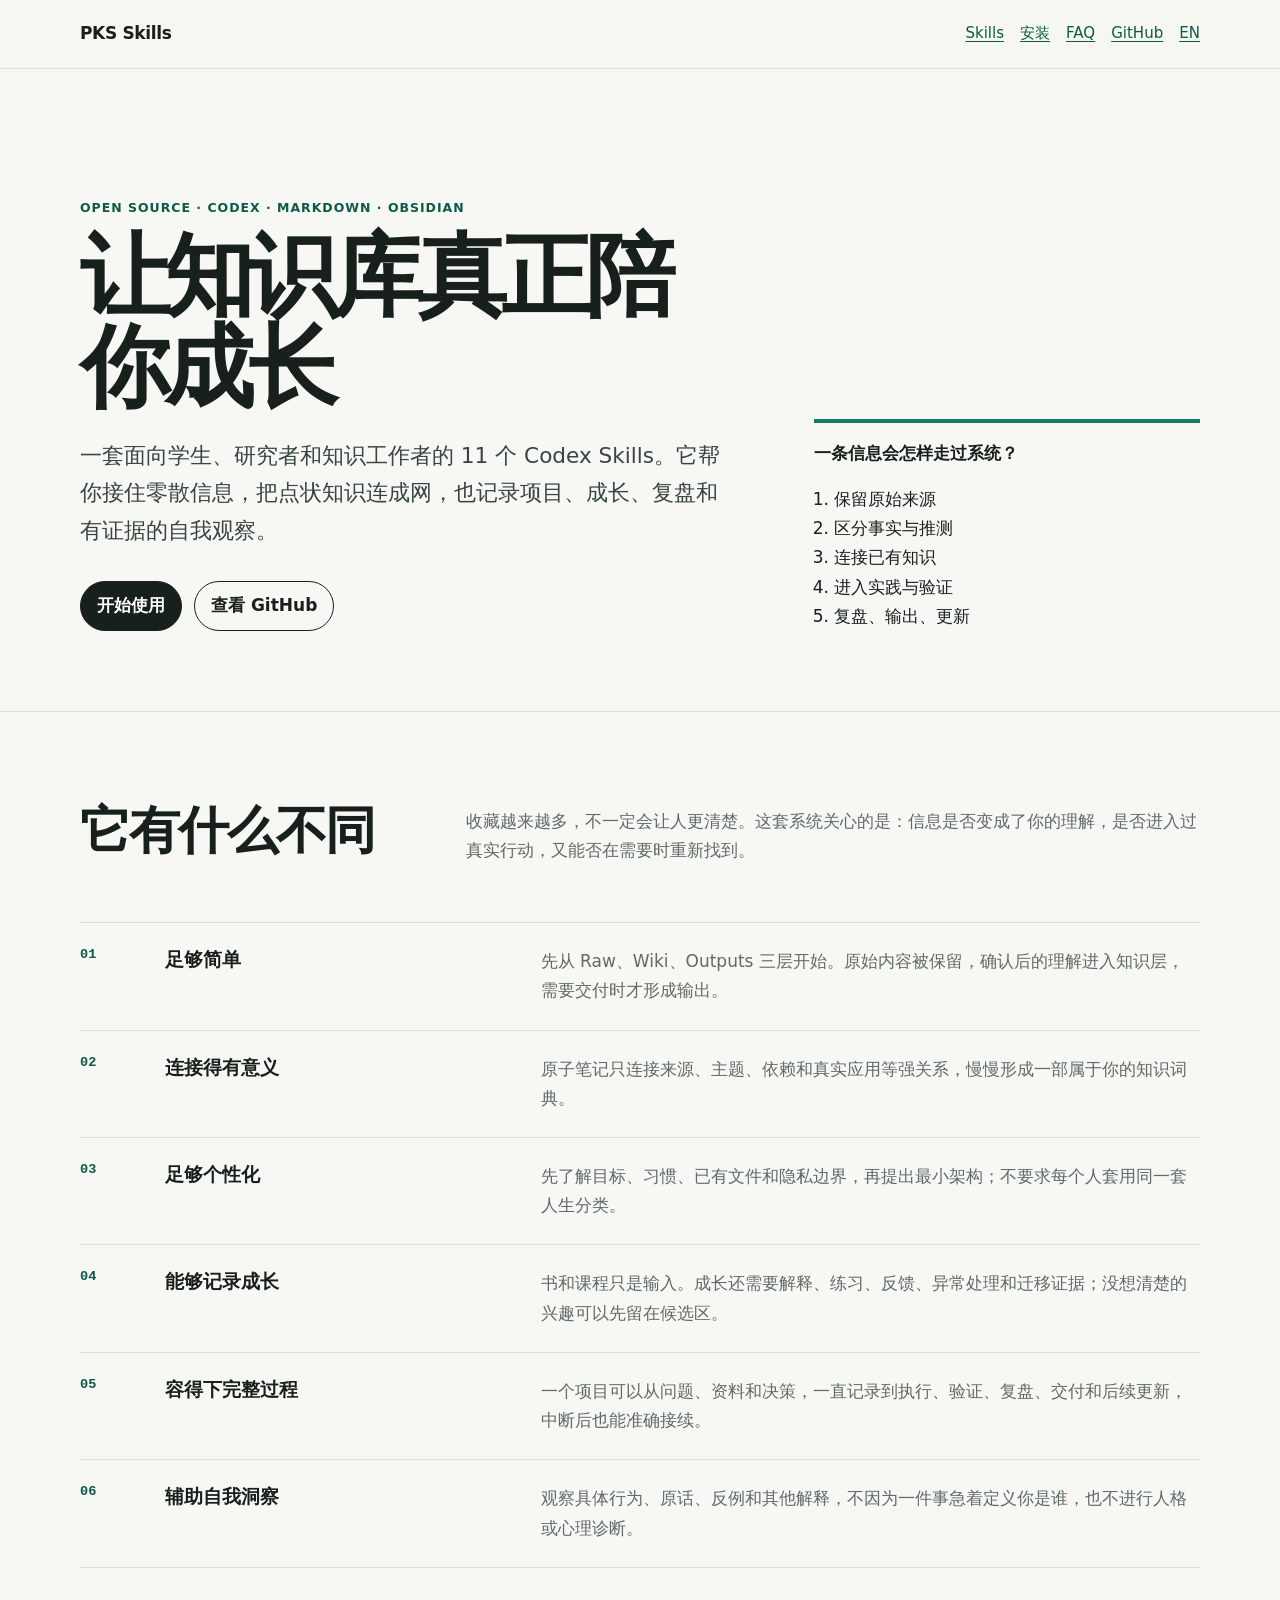
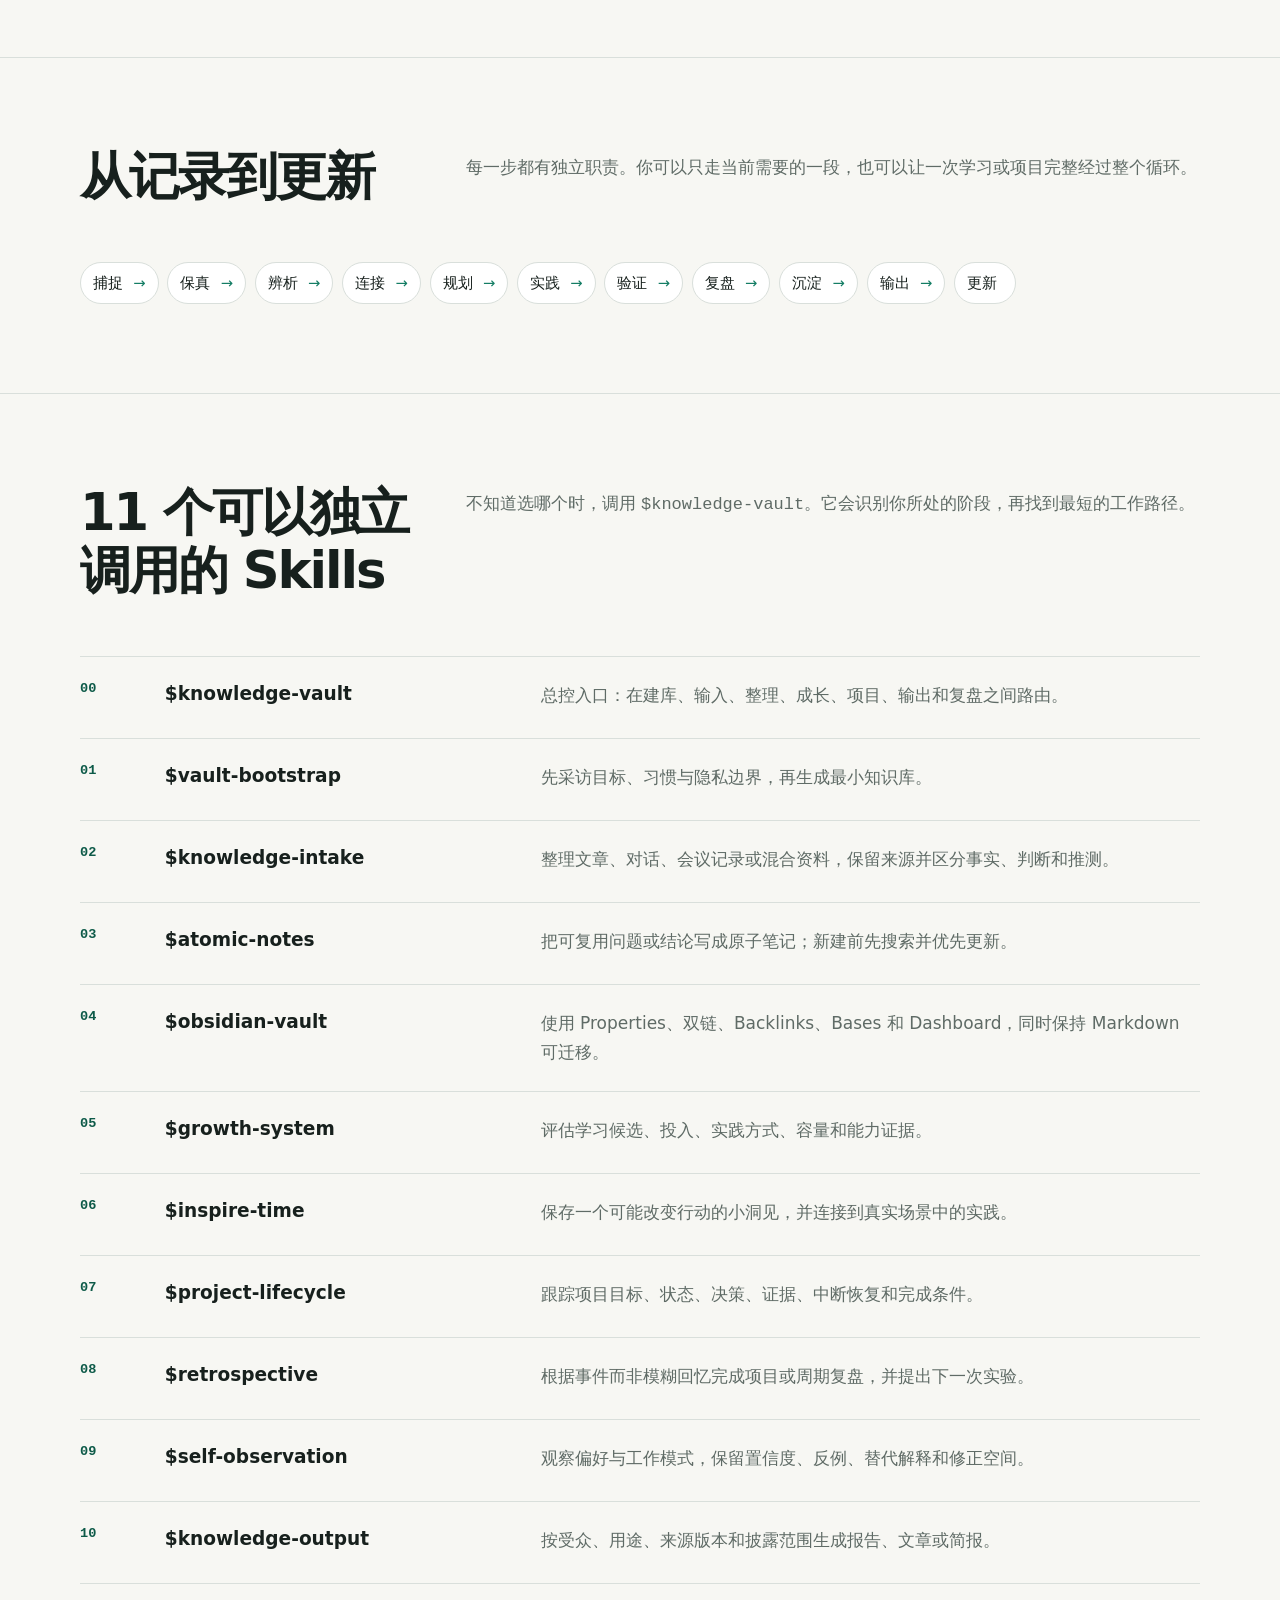
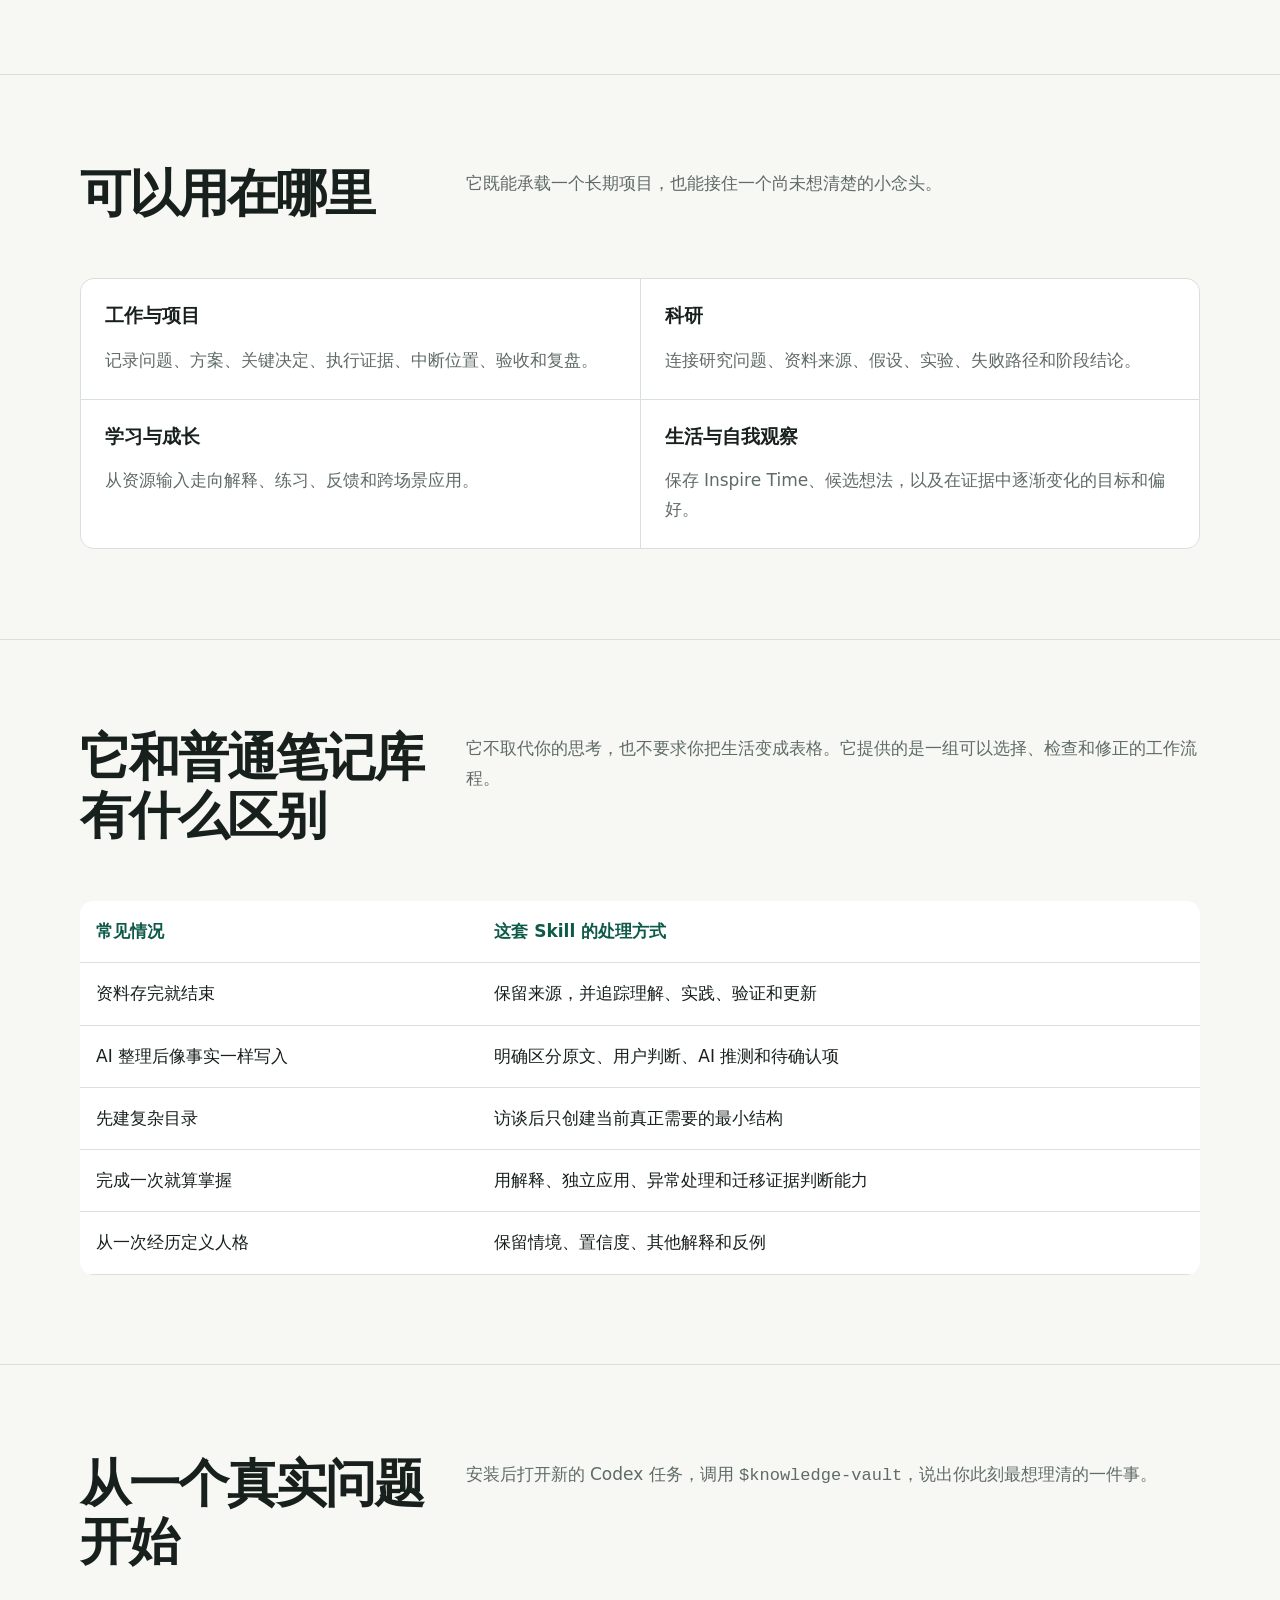
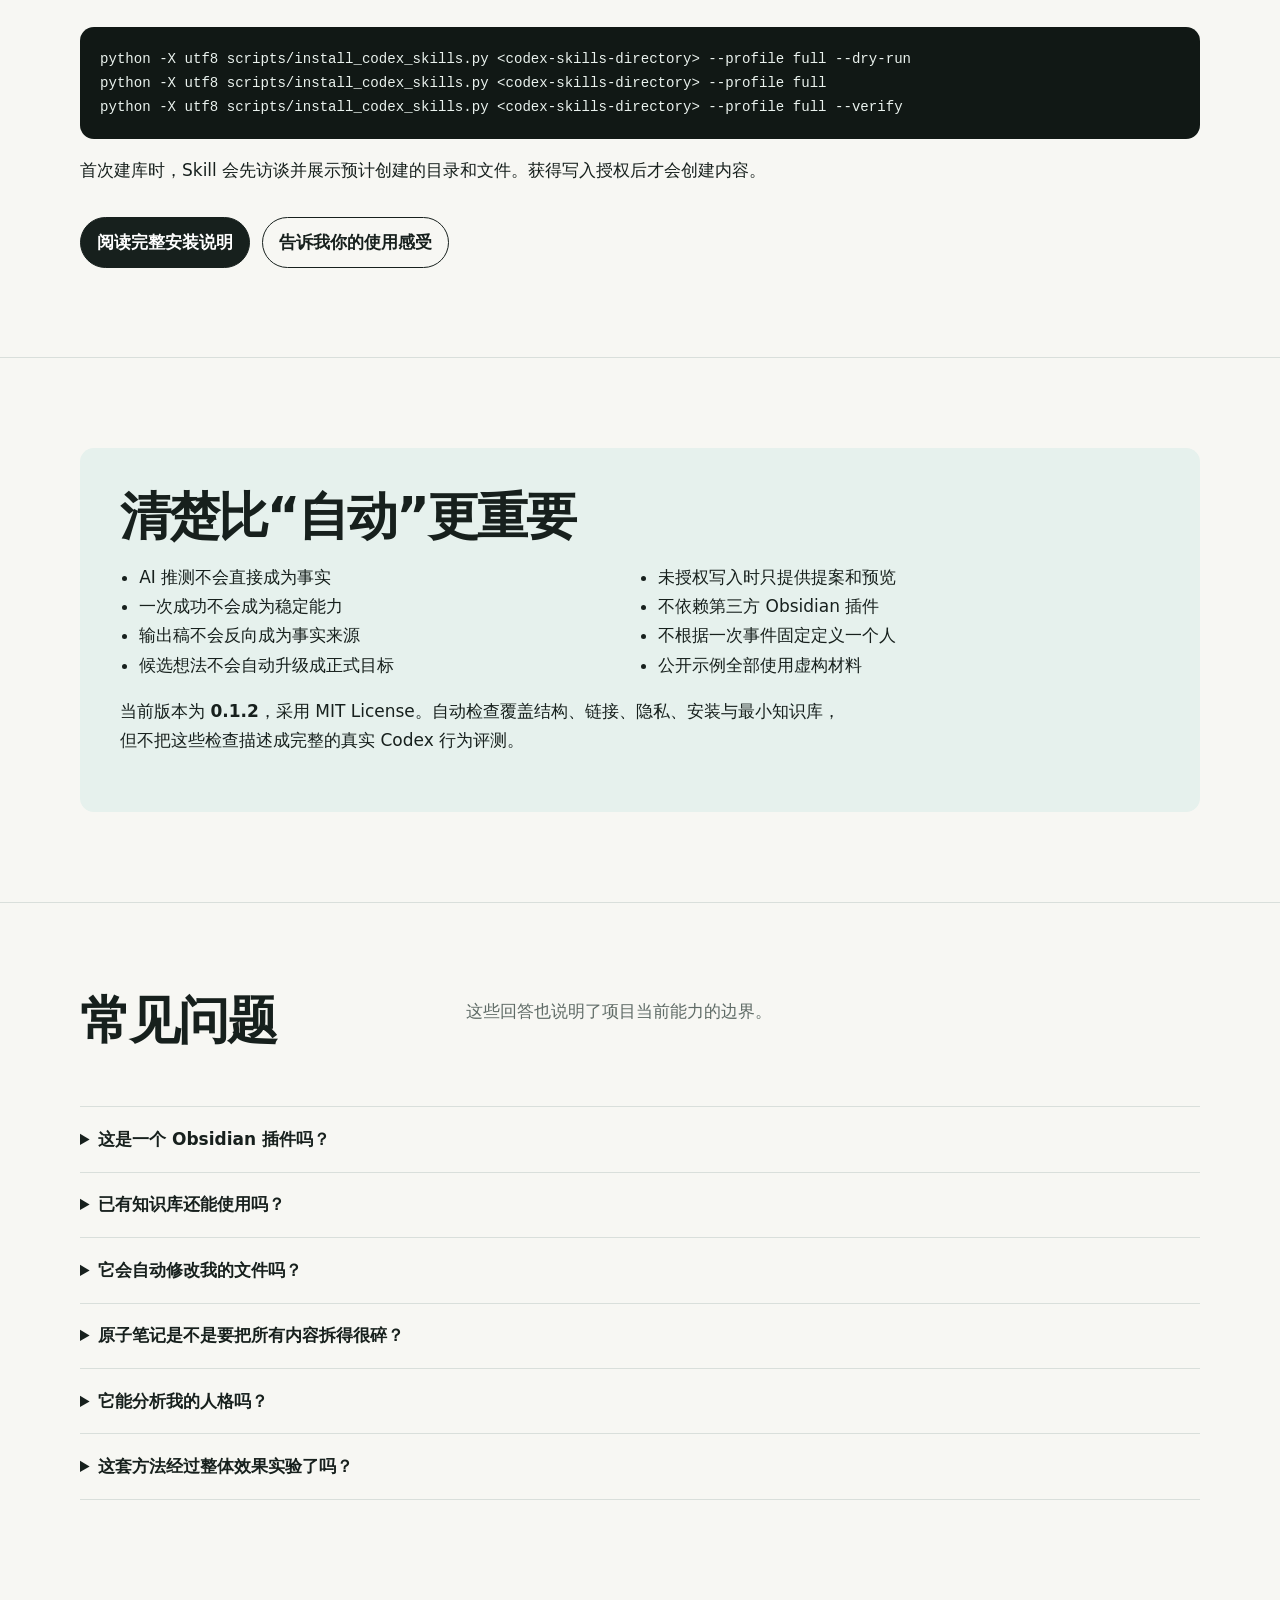
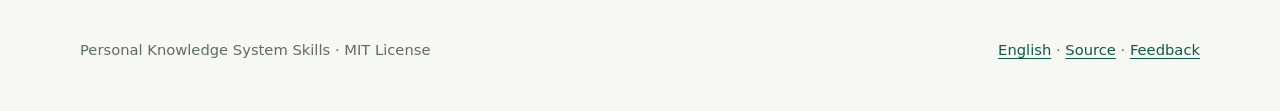
==== site/index.html @ baa62e52 "Add searchable project website and metadata" ====
<!doctype html>
<html lang="zh-CN">
<head>
  <meta charset="utf-8">
  <meta name="viewport" content="width=device-width, initial-scale=1">
  <title>Codex 个性化知识库 Skills｜连接笔记、成长、项目与复盘</title>
  <meta name="description" content="11 个开源 Codex Skills，帮助你用 Markdown 或 Obsidian 建立个性化 AI 知识库：整理原子笔记、记录成长与项目、复盘，并进行有证据的自我观察。">
  <link rel="canonical" href="https://bao-776.github.io/personal-knowledge-system-skills/">
  <link rel="alternate" hreflang="zh-CN" href="https://bao-776.github.io/personal-knowledge-system-skills/">
  <link rel="alternate" hreflang="en" href="https://bao-776.github.io/personal-knowledge-system-skills/en/">
  <link rel="alternate" hreflang="x-default" href="https://bao-776.github.io/personal-knowledge-system-skills/">
  <meta property="og:type" content="website">
  <meta property="og:title" content="Personal Knowledge System Skills｜Codex 个性化知识库">
  <meta property="og:description" content="接住零散信息，连接原子笔记，记录成长与项目，并在证据基础上复盘和自我观察。">
  <meta property="og:url" content="https://bao-776.github.io/personal-knowledge-system-skills/">
  <meta property="og:image" content="https://bao-776.github.io/personal-knowledge-system-skills/assets/social-preview.png">
  <meta property="og:image:width" content="1200"><meta property="og:image:height" content="630">
  <meta name="twitter:card" content="summary_large_image">
  <meta name="twitter:title" content="Personal Knowledge System Skills">
  <meta name="twitter:description" content="11 个用于个性化知识管理、成长记录、项目复盘和自我观察的开源 Codex Skills。">
  <meta name="twitter:image" content="https://bao-776.github.io/personal-knowledge-system-skills/assets/social-preview.png">
  <link rel="stylesheet" href="styles.css">
  <script type="application/ld+json">
  {"@context":"https://schema.org","@graph":[{"@type":"WebSite","name":"Personal Knowledge System Skills","url":"https://bao-776.github.io/personal-knowledge-system-skills/","inLanguage":["zh-CN","en"]},{"@type":"SoftwareSourceCode","name":"Personal Knowledge System Skills","description":"一套用于构建个性化、证据型个人知识系统的 11 个开源 Codex Skills，兼容 Markdown 与 Obsidian。","codeRepository":"https://github.com/bao-776/personal-knowledge-system-skills","url":"https://bao-776.github.io/personal-knowledge-system-skills/","license":"https://opensource.org/license/mit","programmingLanguage":["Markdown","Python","HTML","CSS"],"runtimePlatform":"Codex","softwareVersion":"0.1.2","author":{"@type":"Person","name":"bao-776","url":"https://github.com/bao-776"}}]}
  </script>
</head>
<body>
<a class="skip" href="#main">跳到主要内容</a>
<header><nav class="wrap" aria-label="主导航"><a class="brand" href="./">PKS Skills</a><div class="navlinks"><a href="#skills">Skills</a><a href="#start">安装</a><a href="#faq">FAQ</a><a href="https://github.com/bao-776/personal-knowledge-system-skills">GitHub</a><a class="language" lang="en" href="en/">EN</a></div></nav></header>
<main id="main">
  <div class="wrap hero">
    <div><p class="eyebrow">Open source · Codex · Markdown · Obsidian</p><h1>让知识库真正陪你成长</h1><p class="lead">一套面向学生、研究者和知识工作者的 11 个 Codex Skills。它帮你接住零散信息，把点状知识连成网，也记录项目、成长、复盘和有证据的自我观察。</p><div class="actions"><a class="button primary" href="#start">开始使用</a><a class="button" href="https://github.com/bao-776/personal-knowledge-system-skills">查看 GitHub</a></div></div>
    <aside class="index-card" aria-label="系统流程"><strong>一条信息会怎样走过系统？</strong><ol><li>保留原始来源</li><li>区分事实与推测</li><li>连接已有知识</li><li>进入实践与验证</li><li>复盘、输出、更新</li></ol></aside>
  </div>

  <section><div class="wrap"><div class="section-head"><h2>它有什么不同</h2><p>收藏越来越多，不一定会让人更清楚。这套系统关心的是：信息是否变成了你的理解，是否进入过真实行动，又能否在需要时重新找到。</p></div><div class="feature-list">
    <article class="feature"><span class="number">01</span><h3>足够简单</h3><p>先从 Raw、Wiki、Outputs 三层开始。原始内容被保留，确认后的理解进入知识层，需要交付时才形成输出。</p></article>
    <article class="feature"><span class="number">02</span><h3>连接得有意义</h3><p>原子笔记只连接来源、主题、依赖和真实应用等强关系，慢慢形成一部属于你的知识词典。</p></article>
    <article class="feature"><span class="number">03</span><h3>足够个性化</h3><p>先了解目标、习惯、已有文件和隐私边界，再提出最小架构；不要求每个人套用同一套人生分类。</p></article>
    <article class="feature"><span class="number">04</span><h3>能够记录成长</h3><p>书和课程只是输入。成长还需要解释、练习、反馈、异常处理和迁移证据；没想清楚的兴趣可以先留在候选区。</p></article>
    <article class="feature"><span class="number">05</span><h3>容得下完整过程</h3><p>一个项目可以从问题、资料和决策，一直记录到执行、验证、复盘、交付和后续更新，中断后也能准确接续。</p></article>
    <article class="feature"><span class="number">06</span><h3>辅助自我洞察</h3><p>观察具体行为、原话、反例和其他解释，不因为一件事急着定义你是谁，也不进行人格或心理诊断。</p></article>
  </div></div></section>

  <section><div class="wrap"><div class="section-head"><h2>从记录到更新</h2><p>每一步都有独立职责。你可以只走当前需要的一段，也可以让一次学习或项目完整经过整个循环。</p></div><div class="flow" aria-label="知识工作流程"><span>捕捉</span><span>保真</span><span>辨析</span><span>连接</span><span>规划</span><span>实践</span><span>验证</span><span>复盘</span><span>沉淀</span><span>输出</span><span>更新</span></div></div></section>

  <section id="skills"><div class="wrap"><div class="section-head"><h2>11 个可以独立调用的 Skills</h2><p>不知道选哪个时，调用 <code>$knowledge-vault</code>。它会识别你所处的阶段，再找到最短的工作路径。</p></div><div class="skill-list">
    <article class="skill"><span class="number">00</span><h3>$knowledge-vault</h3><p>总控入口：在建库、输入、整理、成长、项目、输出和复盘之间路由。</p></article>
    <article class="skill"><span class="number">01</span><h3>$vault-bootstrap</h3><p>先采访目标、习惯与隐私边界，再生成最小知识库。</p></article>
    <article class="skill"><span class="number">02</span><h3>$knowledge-intake</h3><p>整理文章、对话、会议记录或混合资料，保留来源并区分事实、判断和推测。</p></article>
    <article class="skill"><span class="number">03</span><h3>$atomic-notes</h3><p>把可复用问题或结论写成原子笔记；新建前先搜索并优先更新。</p></article>
    <article class="skill"><span class="number">04</span><h3>$obsidian-vault</h3><p>使用 Properties、双链、Backlinks、Bases 和 Dashboard，同时保持 Markdown 可迁移。</p></article>
    <article class="skill"><span class="number">05</span><h3>$growth-system</h3><p>评估学习候选、投入、实践方式、容量和能力证据。</p></article>
    <article class="skill"><span class="number">06</span><h3>$inspire-time</h3><p>保存一个可能改变行动的小洞见，并连接到真实场景中的实践。</p></article>
    <article class="skill"><span class="number">07</span><h3>$project-lifecycle</h3><p>跟踪项目目标、状态、决策、证据、中断恢复和完成条件。</p></article>
    <article class="skill"><span class="number">08</span><h3>$retrospective</h3><p>根据事件而非模糊回忆完成项目或周期复盘，并提出下一次实验。</p></article>
    <article class="skill"><span class="number">09</span><h3>$self-observation</h3><p>观察偏好与工作模式，保留置信度、反例、替代解释和修正空间。</p></article>
    <article class="skill"><span class="number">10</span><h3>$knowledge-output</h3><p>按受众、用途、来源版本和披露范围生成报告、文章或简报。</p></article>
  </div></div></section>

  <section><div class="wrap"><div class="section-head"><h2>可以用在哪里</h2><p>它既能承载一个长期项目，也能接住一个尚未想清楚的小念头。</p></div><div class="use-grid"><article><h3>工作与项目</h3><p>记录问题、方案、关键决定、执行证据、中断位置、验收和复盘。</p></article><article><h3>科研</h3><p>连接研究问题、资料来源、假设、实验、失败路径和阶段结论。</p></article><article><h3>学习与成长</h3><p>从资源输入走向解释、练习、反馈和跨场景应用。</p></article><article><h3>生活与自我观察</h3><p>保存 Inspire Time、候选想法，以及在证据中逐渐变化的目标和偏好。</p></article></div></div></section>

  <section><div class="wrap"><div class="section-head"><h2>它和普通笔记库有什么区别</h2><p>它不取代你的思考，也不要求你把生活变成表格。它提供的是一组可以选择、检查和修正的工作流程。</p></div><table class="compare"><thead><tr><th>常见情况</th><th>这套 Skill 的处理方式</th></tr></thead><tbody><tr><td>资料存完就结束</td><td>保留来源，并追踪理解、实践、验证和更新</td></tr><tr><td>AI 整理后像事实一样写入</td><td>明确区分原文、用户判断、AI 推测和待确认项</td></tr><tr><td>先建复杂目录</td><td>访谈后只创建当前真正需要的最小结构</td></tr><tr><td>完成一次就算掌握</td><td>用解释、独立应用、异常处理和迁移证据判断能力</td></tr><tr><td>从一次经历定义人格</td><td>保留情境、置信度、其他解释和反例</td></tr></tbody></table></div></section>

  <section id="start"><div class="wrap"><div class="section-head"><h2>从一个真实问题开始</h2><p>安装后打开新的 Codex 任务，调用 <code>$knowledge-vault</code>，说出你此刻最想理清的一件事。</p></div><pre><code>python -X utf8 scripts/install_codex_skills.py &lt;codex-skills-directory&gt; --profile full --dry-run
python -X utf8 scripts/install_codex_skills.py &lt;codex-skills-directory&gt; --profile full
python -X utf8 scripts/install_codex_skills.py &lt;codex-skills-directory&gt; --profile full --verify</code></pre><p>首次建库时，Skill 会先访谈并展示预计创建的目录和文件。获得写入授权后才会创建内容。</p><div class="actions"><a class="button primary" href="https://github.com/bao-776/personal-knowledge-system-skills#-快速开始">阅读完整安装说明</a><a class="button" href="https://github.com/bao-776/personal-knowledge-system-skills/issues">告诉我你的使用感受</a></div></div></section>

  <section><div class="wrap boundary"><h2>清楚比“自动”更重要</h2><ul><li>AI 推测不会直接成为事实</li><li>一次成功不会成为稳定能力</li><li>输出稿不会反向成为事实来源</li><li>候选想法不会自动升级成正式目标</li><li>未授权写入时只提供提案和预览</li><li>不依赖第三方 Obsidian 插件</li><li>不根据一次事件固定定义一个人</li><li>公开示例全部使用虚构材料</li></ul><p>当前版本为 <strong>0.1.2</strong>，采用 MIT License。自动检查覆盖结构、链接、隐私、安装与最小知识库，但不把这些检查描述成完整的真实 Codex 行为评测。</p></div></section>

  <section id="faq"><div class="wrap"><div class="section-head"><h2>常见问题</h2><p>这些回答也说明了项目当前能力的边界。</p></div>
    <details><summary>这是一个 Obsidian 插件吗？</summary><p>不是。它是一套 Codex Skills，以 Markdown 文件为核心，并提供 Obsidian 的 Properties、Wikilinks、Bases 和 Dashboard 约定。不安装第三方插件也能使用。</p></details>
    <details><summary>已有知识库还能使用吗？</summary><p>可以。建库 Skill 会先检查已有结构和迁移限制，不会默认要求你改成固定目录。</p></details>
    <details><summary>它会自动修改我的文件吗？</summary><p>首次建库和重要写入前会展示提案或预览。没有写入授权时，只提供建议和拟议内容。</p></details>
    <details><summary>原子笔记是不是要把所有内容拆得很碎？</summary><p>不是。只有围绕一个可复用问题或结论、未来值得独立检索的内容才适合成为原子笔记，并且应优先更新已有知识。</p></details>
    <details><summary>它能分析我的人格吗？</summary><p>它只协助进行证据型自我观察：记录具体行为、你的表达、暂定解释、置信度和反例。它不做临床诊断，也不会从单一事件给人贴标签。</p></details>
    <details><summary>这套方法经过整体效果实验了吗？</summary><p>没有。各模块参考了人本设计、信息溯源、原子笔记、刻意练习、体验式学习和反思实践等方法，但整套 Skill 的实际效果仍需要更多用户反馈和真实行为评测。</p></details>
  </div></section>
</main>
<footer><div class="wrap footer-row"><span>Personal Knowledge System Skills · MIT License</span><span><a href="en/">English</a> · <a href="https://github.com/bao-776/personal-knowledge-system-skills">Source</a> · <a href="https://github.com/bao-776/personal-knowledge-system-skills/issues">Feedback</a></span></div></footer>
</body>
</html>
---- site/styles.css ----
:root {
  color-scheme: light;
  --paper: #f7f7f3;
  --surface: #ffffff;
  --ink: #17201d;
  --muted: #5f6b66;
  --line: #d9dfdb;
  --accent: #147d64;
  --accent-dark: #0d5a48;
  --soft: #e6f1ed;
  --code: #111815;
  --radius: 14px;
}

* { box-sizing: border-box; }
html { scroll-behavior: smooth; }
body {
  margin: 0;
  background: var(--paper);
  color: var(--ink);
  font-family: "Segoe UI", "PingFang SC", "Microsoft YaHei", system-ui, sans-serif;
  font-size: 17px;
  line-height: 1.72;
}
a { color: var(--accent-dark); text-underline-offset: 3px; }
a:hover { text-decoration-thickness: 2px; }
:focus-visible { outline: 3px solid #f0a348; outline-offset: 3px; }
.skip { position: absolute; left: -999px; top: 0; }
.skip:focus { left: 1rem; top: 1rem; z-index: 20; background: white; padding: .6rem 1rem; }
.wrap { width: min(1120px, calc(100% - 2rem)); margin-inline: auto; }
header { border-bottom: 1px solid var(--line); background: rgba(247,247,243,.96); }
nav { min-height: 68px; display: flex; align-items: center; justify-content: space-between; gap: 1rem; }
.brand { color: var(--ink); font-weight: 750; text-decoration: none; letter-spacing: -.02em; }
.navlinks { display: flex; align-items: center; gap: 1rem; font-size: .94rem; }
.hero { display: grid; grid-template-columns: minmax(0, 1.25fr) minmax(270px, .75fr); gap: clamp(2rem, 7vw, 6rem); padding: clamp(4rem, 9vw, 8rem) 0 5rem; }
.eyebrow { color: var(--accent-dark); font-weight: 700; letter-spacing: .08em; text-transform: uppercase; font-size: .78rem; }
h1 { font-size: clamp(2.65rem, 7vw, 5.7rem); line-height: 1.02; letter-spacing: -.065em; margin: .55rem 0 1.5rem; max-width: 12ch; }
h2 { font-size: clamp(1.8rem, 4vw, 3.25rem); line-height: 1.13; letter-spacing: -.04em; margin: 0 0 1rem; }
h3 { font-size: 1.16rem; line-height: 1.35; margin: 0 0 .5rem; }
p { max-width: 68ch; }
.lead { font-size: clamp(1.1rem, 2vw, 1.35rem); color: #394540; }
.actions { display: flex; flex-wrap: wrap; gap: .75rem; margin-top: 2rem; }
.button { display: inline-flex; align-items: center; min-height: 46px; padding: .6rem 1rem; border: 1px solid var(--ink); border-radius: 999px; color: var(--ink); text-decoration: none; font-weight: 700; }
.button.primary { background: var(--ink); color: white; }
.button:active { transform: translateY(1px); }
.index-card { align-self: end; border-top: 4px solid var(--accent); padding-top: 1rem; }
.index-card ol { padding-left: 1.3rem; margin-bottom: 0; }
section { padding: clamp(3.5rem, 7vw, 6.5rem) 0; border-top: 1px solid var(--line); }
.section-head { display: grid; grid-template-columns: .65fr 1.35fr; gap: 2rem; margin-bottom: 2.5rem; }
.section-head p { margin-top: .3rem; color: var(--muted); }
.feature-list, .skill-list { border-top: 1px solid var(--line); }
.feature, .skill { display: grid; grid-template-columns: 4rem minmax(180px,.7fr) minmax(0,1.3fr); gap: 1.3rem; padding: 1.5rem 0; border-bottom: 1px solid var(--line); }
.number { color: var(--accent-dark); font: 700 .85rem ui-monospace, monospace; }
.feature p, .skill p { margin: 0; color: var(--muted); }
.flow { display: flex; flex-wrap: wrap; gap: .55rem; margin-top: 2rem; }
.flow span { border: 1px solid var(--line); background: var(--surface); border-radius: 999px; padding: .45rem .75rem; font-size: .92rem; }
.flow span::after { content: " →"; color: var(--accent); margin-left: .35rem; }
.flow span:last-child::after { content: ""; }
.use-grid { display: grid; grid-template-columns: repeat(2, minmax(0,1fr)); gap: 1px; background: var(--line); border: 1px solid var(--line); border-radius: var(--radius); overflow: hidden; }
.use-grid article { background: var(--surface); padding: 1.5rem; }
.use-grid p { color: var(--muted); margin-bottom: 0; }
.compare { width: 100%; border-collapse: collapse; background: var(--surface); border-radius: var(--radius); overflow: hidden; }
.compare th, .compare td { padding: 1rem; text-align: left; vertical-align: top; border-bottom: 1px solid var(--line); }
.compare th { color: var(--accent-dark); }
pre { overflow-x: auto; padding: 1.25rem; border-radius: var(--radius); background: var(--code); color: #eaf2ee; font-size: .88rem; }
.boundary { background: var(--soft); border-radius: var(--radius); padding: clamp(1.5rem, 4vw, 2.5rem); }
.boundary ul { columns: 2; padding-left: 1.2rem; }
details { border-top: 1px solid var(--line); padding: 1.1rem 0; }
details:last-child { border-bottom: 1px solid var(--line); }
summary { cursor: pointer; font-weight: 700; }
details p { color: var(--muted); }
footer { padding: 3rem 0; color: var(--muted); font-size: .92rem; }
.footer-row { display: flex; justify-content: space-between; gap: 1rem; flex-wrap: wrap; }
@media (max-width: 760px) {
  .navlinks a:not(.language) { display: none; }
  .hero, .section-head { grid-template-columns: 1fr; }
  .feature, .skill { grid-template-columns: 2.5rem 1fr; }
  .feature p, .skill p { grid-column: 2; }
  .use-grid { grid-template-columns: 1fr; }
  .boundary ul { columns: 1; }
}
@media (prefers-reduced-motion: reduce) { html { scroll-behavior: auto; } }
@media (prefers-color-scheme: dark) {
  :root { color-scheme: dark; --paper:#101512; --surface:#171e1a; --ink:#eef4f0; --muted:#abb8b1; --line:#334039; --accent:#62c4a8; --accent-dark:#8ad9c1; --soft:#183329; --code:#080b09; }
  header { background: rgba(16,21,18,.96); }
  .lead { color: #c5d0ca; }
  .button.primary { background: var(--ink); color: #101512; }
}
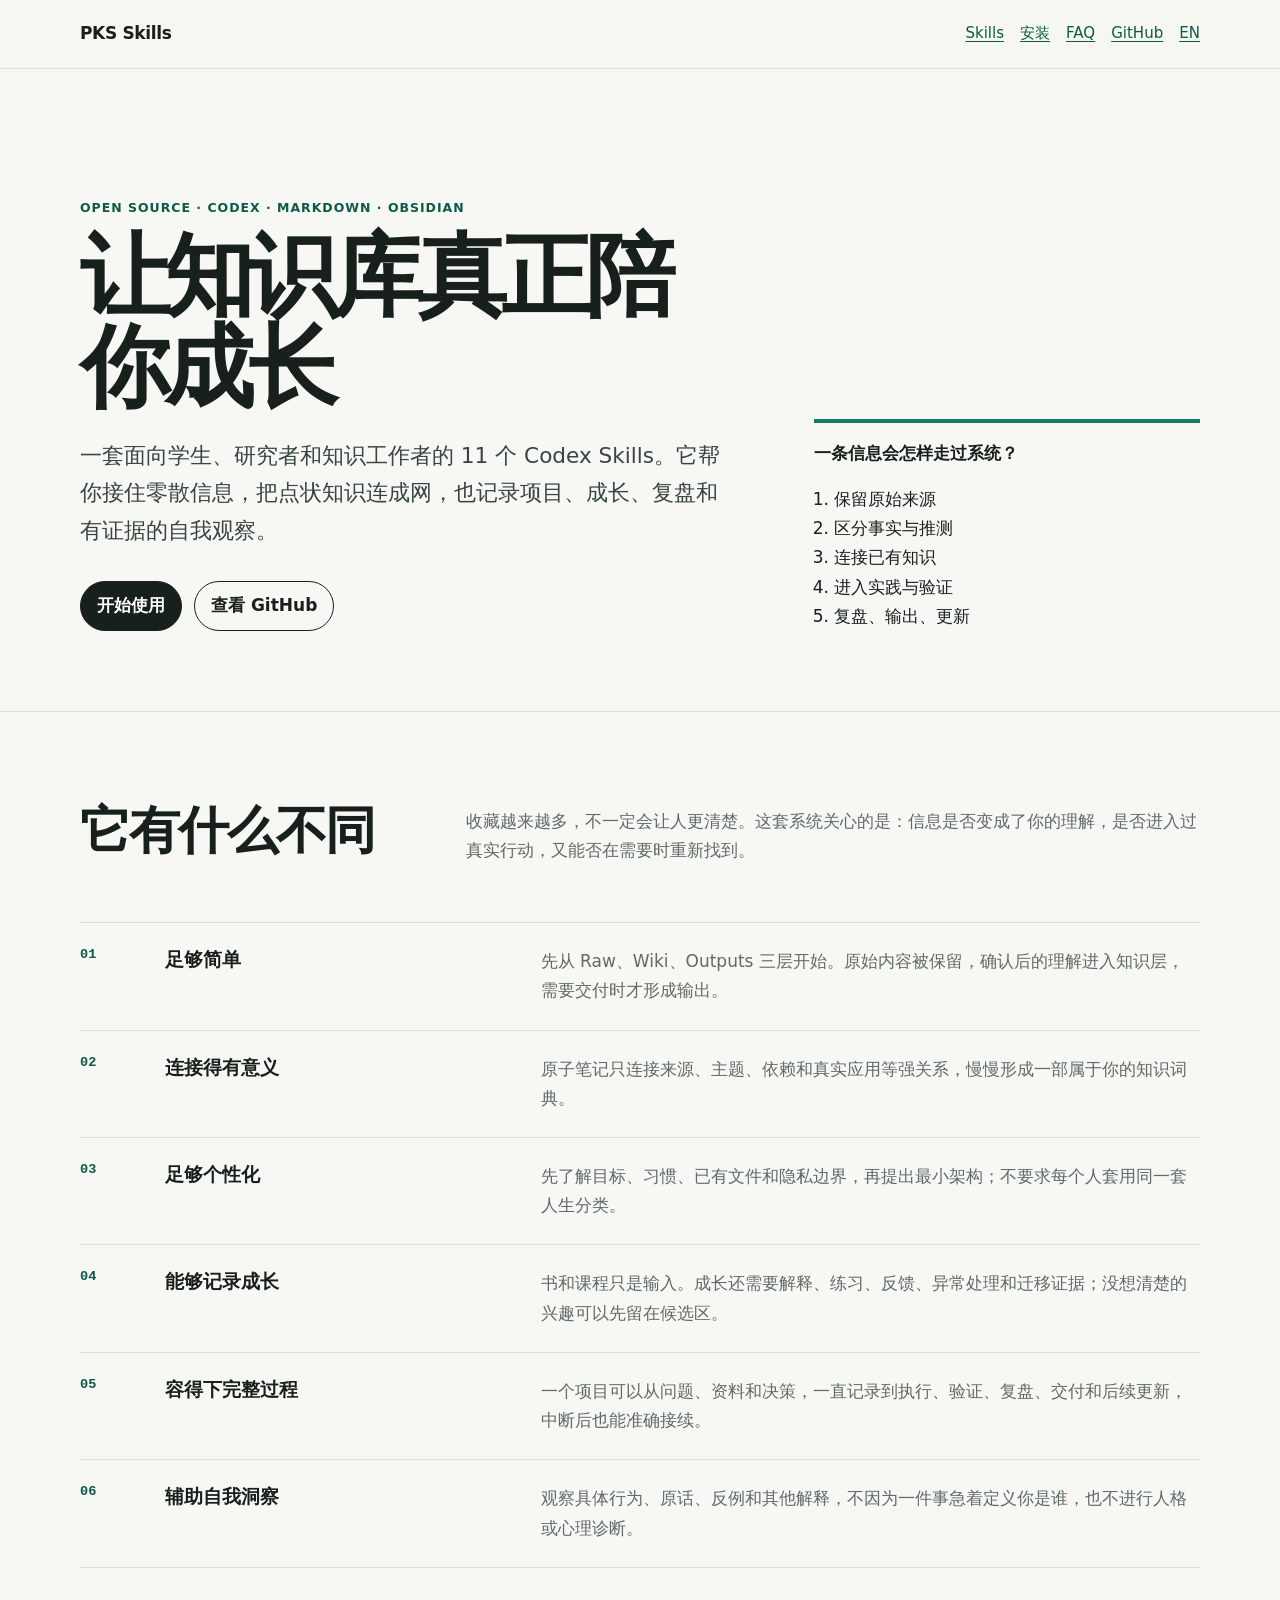
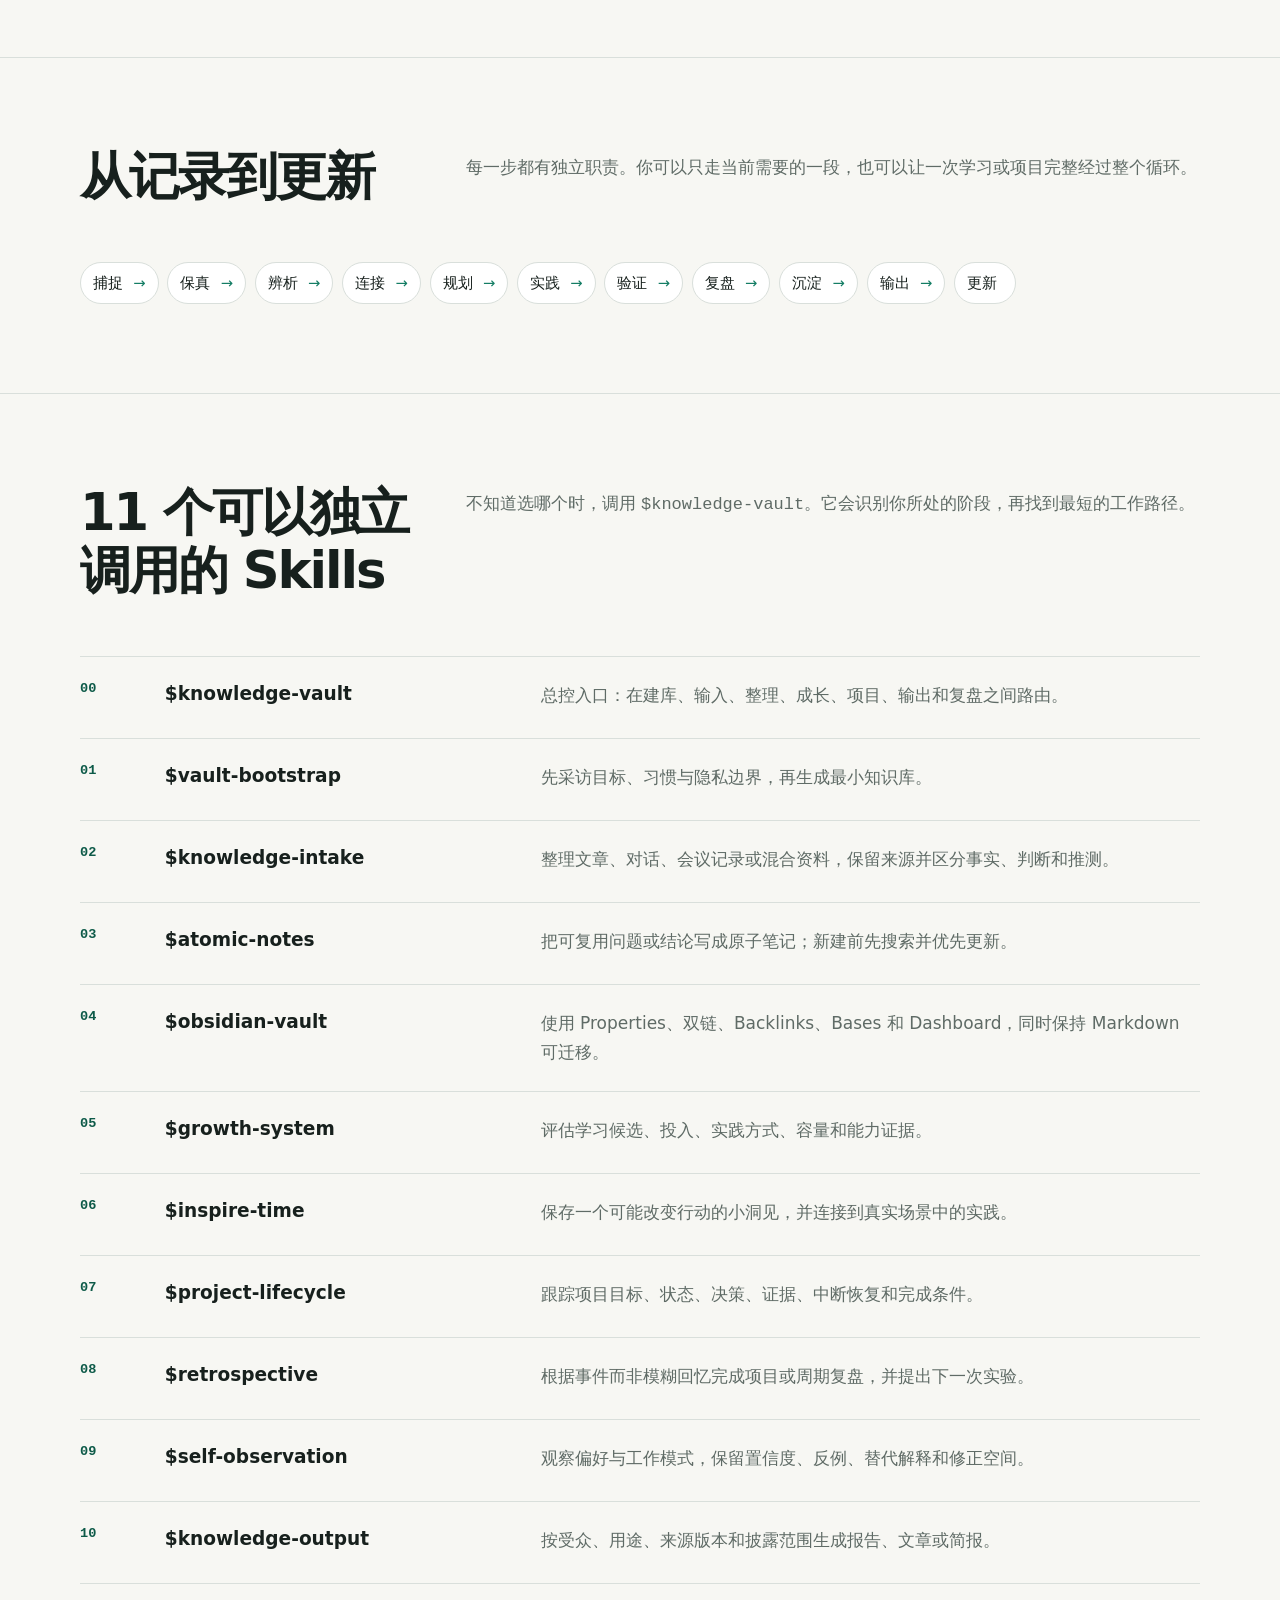
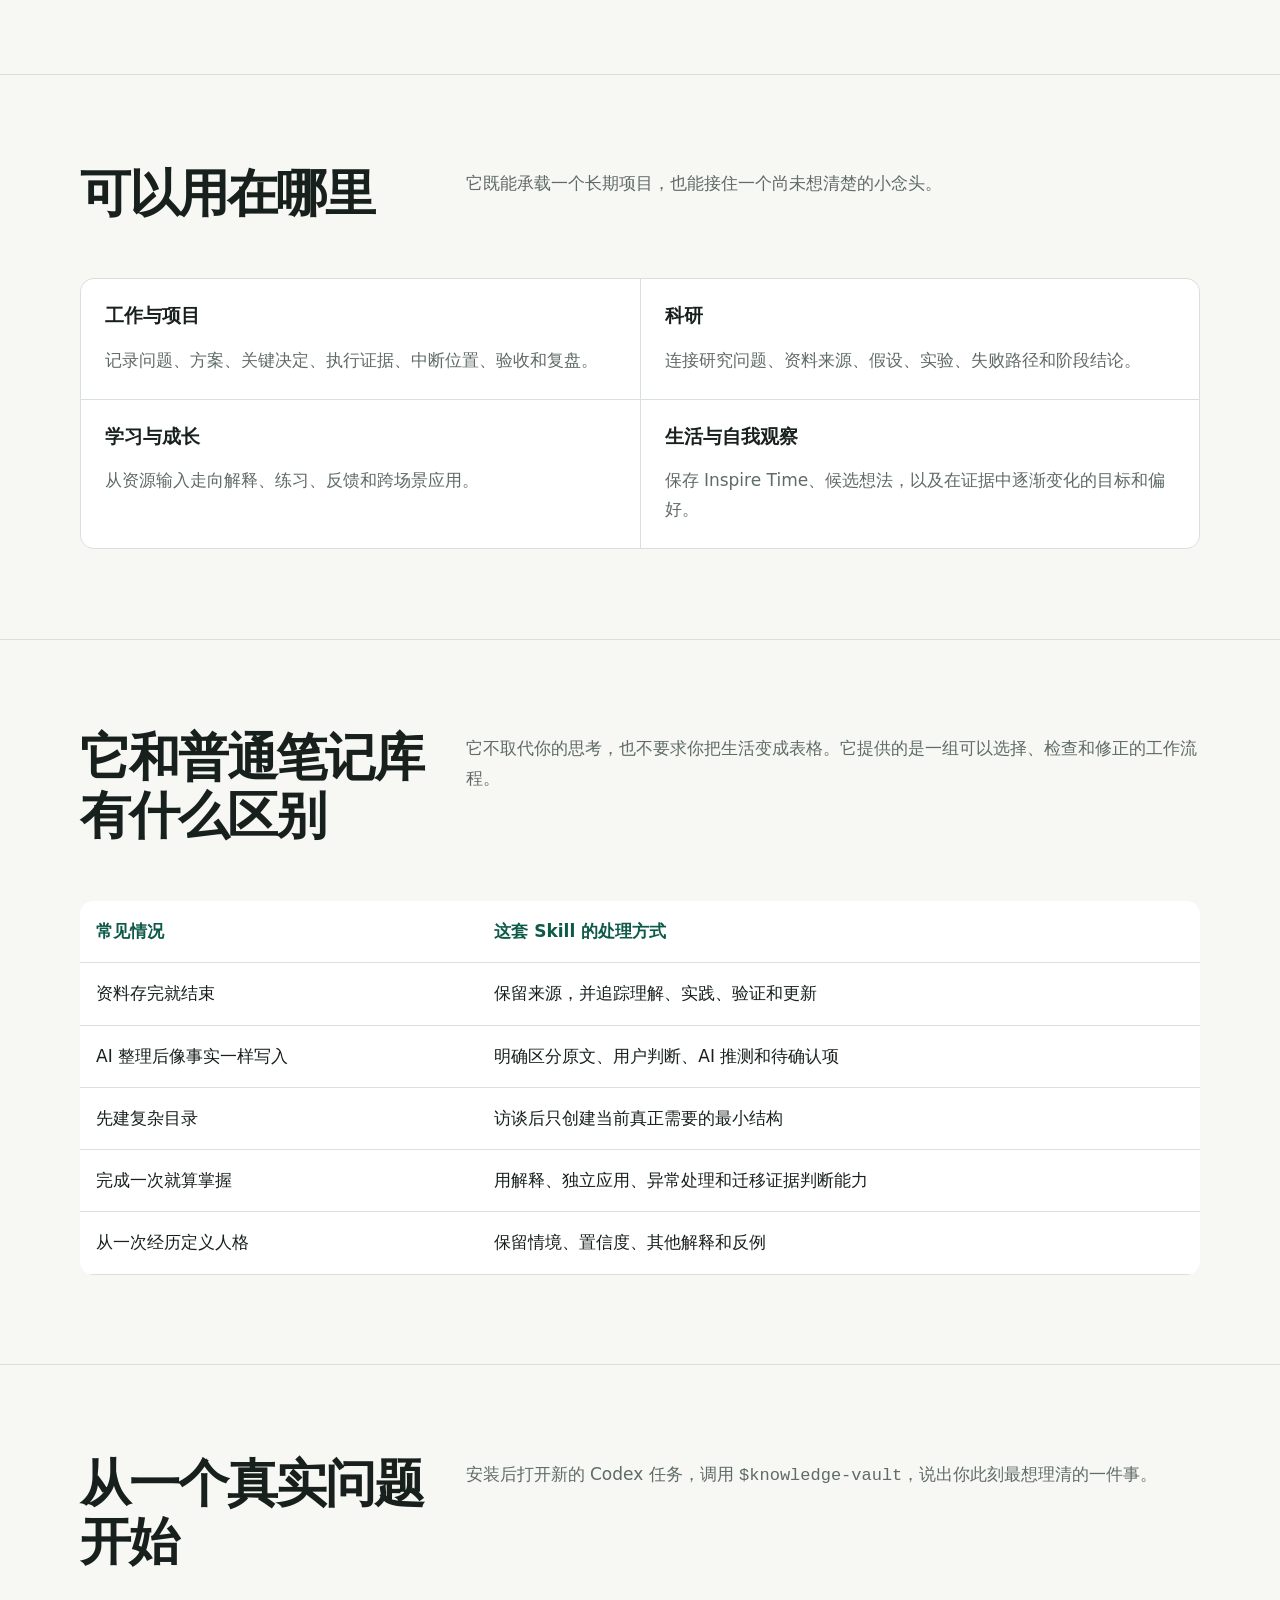
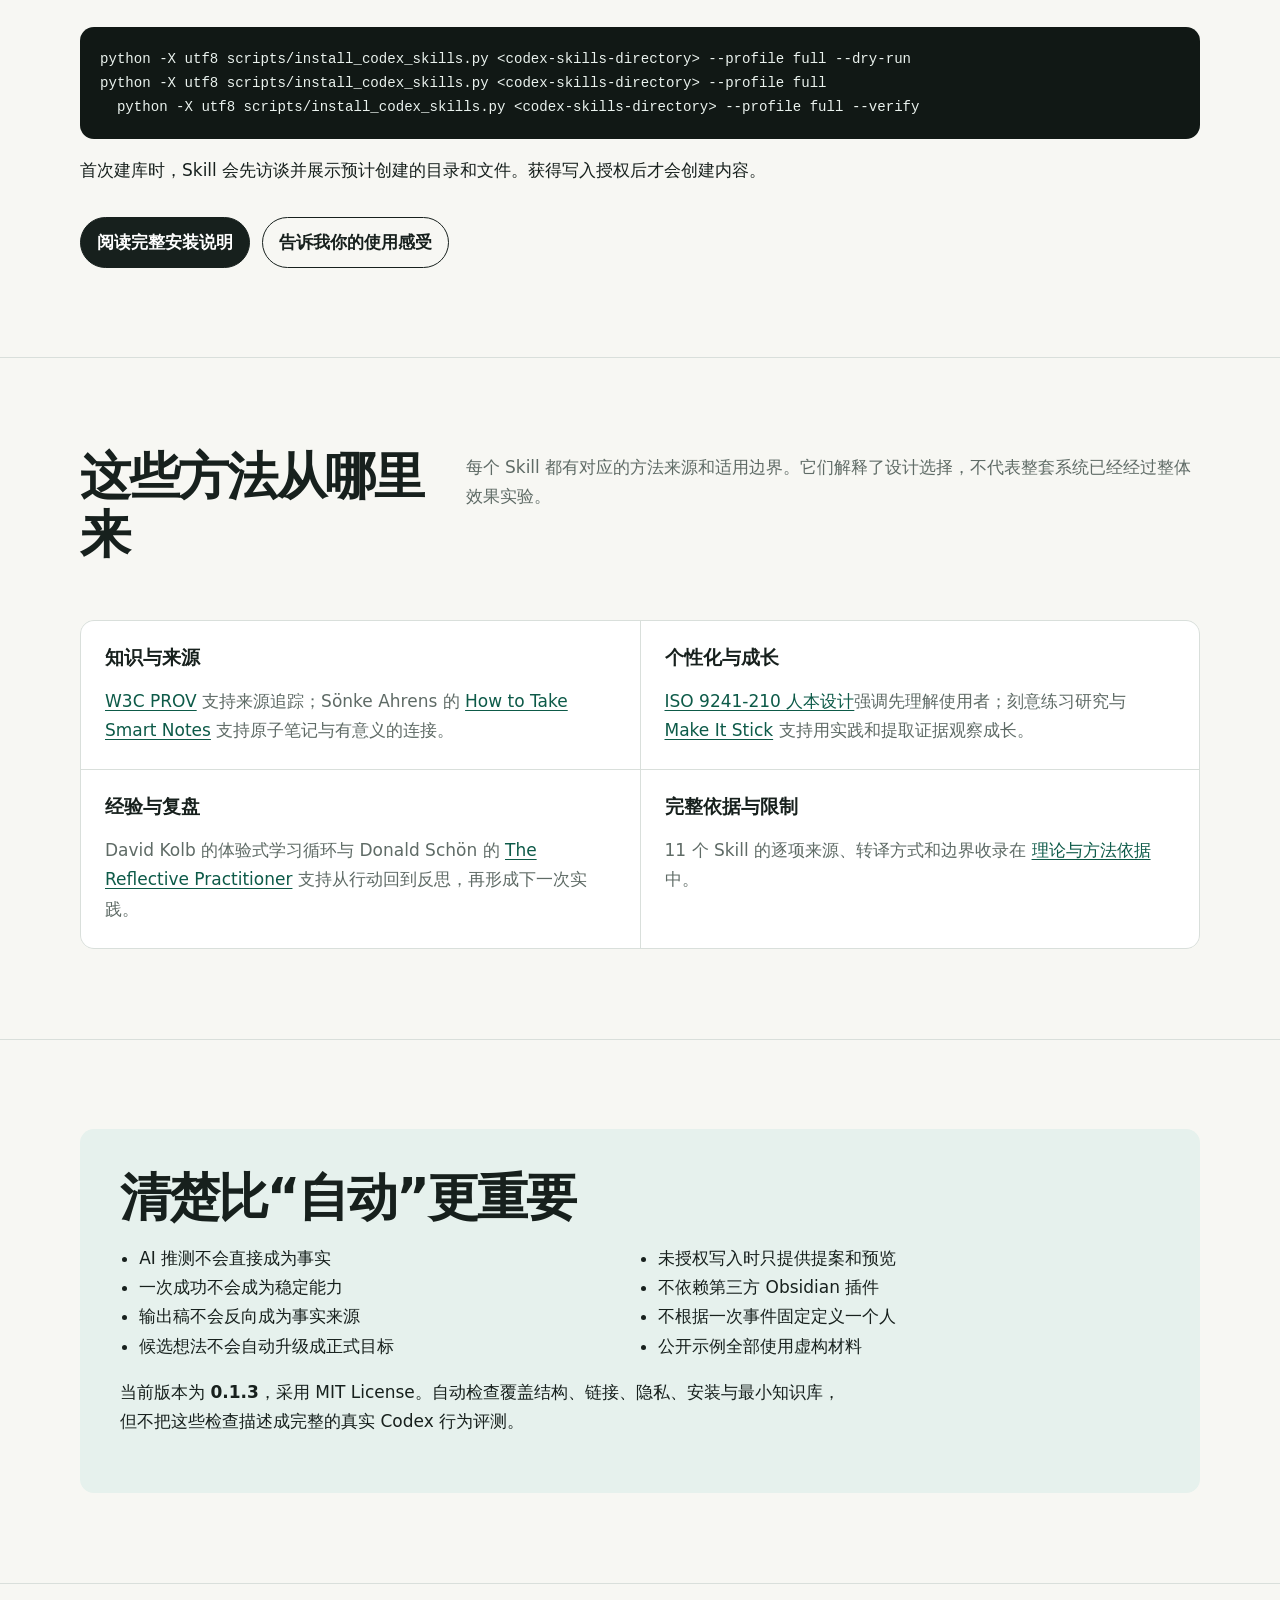
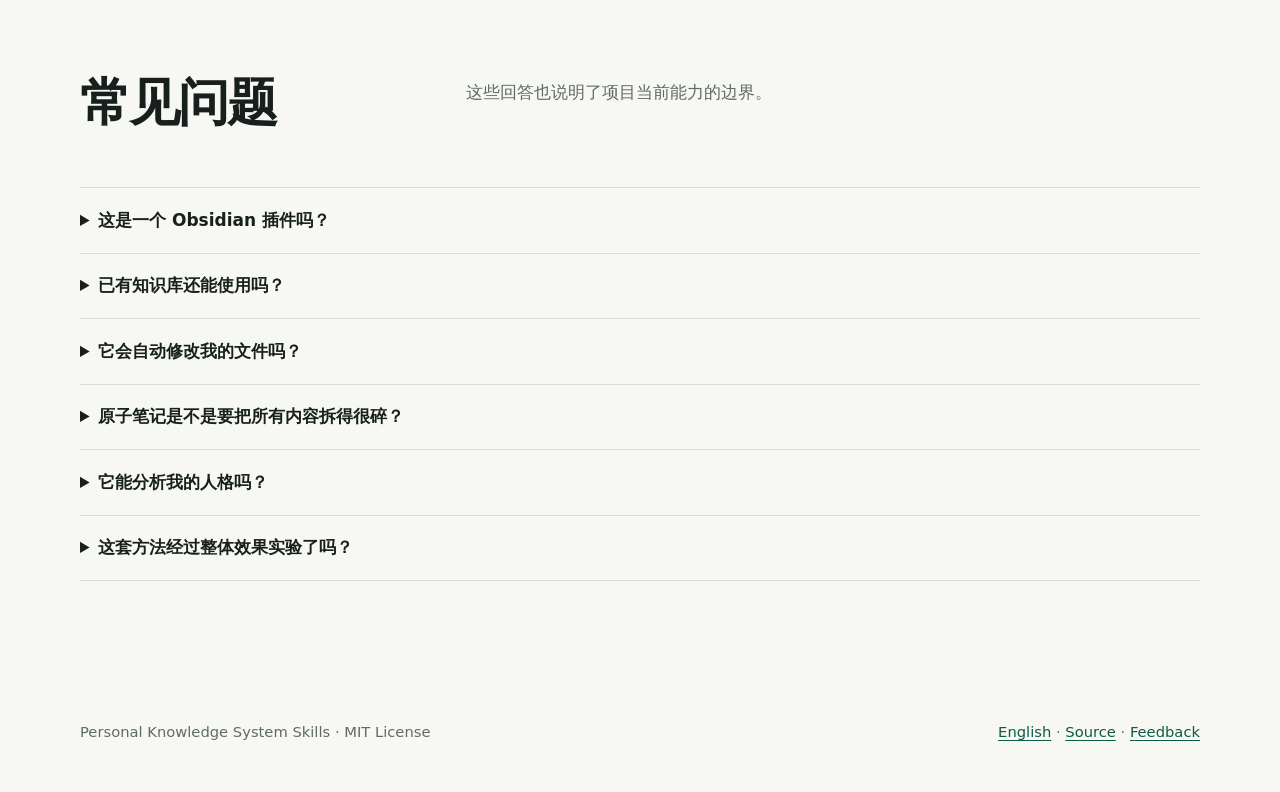
==== commit 27bc7945: "Complete website quality and source audit" ====
--- a/site/index.html
+++ b/site/index.html
@@ -9,7 +9,9 @@
   <link rel="alternate" hreflang="zh-CN" href="https://bao-776.github.io/personal-knowledge-system-skills/">
   <link rel="alternate" hreflang="en" href="https://bao-776.github.io/personal-knowledge-system-skills/en/">
   <link rel="alternate" hreflang="x-default" href="https://bao-776.github.io/personal-knowledge-system-skills/">
+  <link rel="icon" type="image/png" href="assets/favicon.png">
   <meta property="og:type" content="website">
+  <meta property="og:locale" content="zh_CN"><meta property="og:locale:alternate" content="en_US">
   <meta property="og:title" content="Personal Knowledge System Skills｜Codex 个性化知识库">
   <meta property="og:description" content="接住零散信息，连接原子笔记，记录成长与项目，并在证据基础上复盘和自我观察。">
   <meta property="og:url" content="https://bao-776.github.io/personal-knowledge-system-skills/">
@@ -21,7 +23,7 @@
   <meta name="twitter:image" content="https://bao-776.github.io/personal-knowledge-system-skills/assets/social-preview.png">
   <link rel="stylesheet" href="styles.css">
   <script type="application/ld+json">
-  {"@context":"https://schema.org","@graph":[{"@type":"WebSite","name":"Personal Knowledge System Skills","url":"https://bao-776.github.io/personal-knowledge-system-skills/","inLanguage":["zh-CN","en"]},{"@type":"SoftwareSourceCode","name":"Personal Knowledge System Skills","description":"一套用于构建个性化、证据型个人知识系统的 11 个开源 Codex Skills，兼容 Markdown 与 Obsidian。","codeRepository":"https://github.com/bao-776/personal-knowledge-system-skills","url":"https://bao-776.github.io/personal-knowledge-system-skills/","license":"https://opensource.org/license/mit","programmingLanguage":["Markdown","Python","HTML","CSS"],"runtimePlatform":"Codex","softwareVersion":"0.1.2","author":{"@type":"Person","name":"bao-776","url":"https://github.com/bao-776"}}]}
+  {"@context":"https://schema.org","@graph":[{"@type":"WebSite","name":"Personal Knowledge System Skills","url":"https://bao-776.github.io/personal-knowledge-system-skills/","inLanguage":["zh-CN","en"]},{"@type":"SoftwareSourceCode","name":"Personal Knowledge System Skills","description":"一套用于构建个性化、证据型个人知识系统的 11 个开源 Codex Skills，兼容 Markdown 与 Obsidian。","codeRepository":"https://github.com/bao-776/personal-knowledge-system-skills","url":"https://bao-776.github.io/personal-knowledge-system-skills/","license":"https://opensource.org/license/mit","programmingLanguage":["Markdown","Python","HTML","CSS"],"runtimePlatform":"Codex","softwareVersion":"0.1.3","dateModified":"2026-09-14","isAccessibleForFree":true,"keywords":["Codex Skills","个人知识库","Obsidian","原子笔记","知识管理","项目复盘"],"author":{"@type":"Person","name":"bao-776","url":"https://github.com/bao-776"}}]}
   </script>
 </head>
 <body>
@@ -42,7 +44,7 @@
     <article class="feature"><span class="number">06</span><h3>辅助自我洞察</h3><p>观察具体行为、原话、反例和其他解释，不因为一件事急着定义你是谁，也不进行人格或心理诊断。</p></article>
   </div></div></section>
 
-  <section><div class="wrap"><div class="section-head"><h2>从记录到更新</h2><p>每一步都有独立职责。你可以只走当前需要的一段，也可以让一次学习或项目完整经过整个循环。</p></div><div class="flow" aria-label="知识工作流程"><span>捕捉</span><span>保真</span><span>辨析</span><span>连接</span><span>规划</span><span>实践</span><span>验证</span><span>复盘</span><span>沉淀</span><span>输出</span><span>更新</span></div></div></section>
+  <section><div class="wrap"><div class="section-head"><h2>从记录到更新</h2><p>每一步都有独立职责。你可以只走当前需要的一段，也可以让一次学习或项目完整经过整个循环。</p></div><div class="flow" role="list" aria-label="知识工作流程"><span role="listitem">捕捉</span><span role="listitem">保真</span><span role="listitem">辨析</span><span role="listitem">连接</span><span role="listitem">规划</span><span role="listitem">实践</span><span role="listitem">验证</span><span role="listitem">复盘</span><span role="listitem">沉淀</span><span role="listitem">输出</span><span role="listitem">更新</span></div></div></section>
 
   <section id="skills"><div class="wrap"><div class="section-head"><h2>11 个可以独立调用的 Skills</h2><p>不知道选哪个时，调用 <code>$knowledge-vault</code>。它会识别你所处的阶段，再找到最短的工作路径。</p></div><div class="skill-list">
     <article class="skill"><span class="number">00</span><h3>$knowledge-vault</h3><p>总控入口：在建库、输入、整理、成长、项目、输出和复盘之间路由。</p></article>
@@ -64,9 +66,11 @@
 
   <section id="start"><div class="wrap"><div class="section-head"><h2>从一个真实问题开始</h2><p>安装后打开新的 Codex 任务，调用 <code>$knowledge-vault</code>，说出你此刻最想理清的一件事。</p></div><pre><code>python -X utf8 scripts/install_codex_skills.py &lt;codex-skills-directory&gt; --profile full --dry-run
 python -X utf8 scripts/install_codex_skills.py &lt;codex-skills-directory&gt; --profile full
-python -X utf8 scripts/install_codex_skills.py &lt;codex-skills-directory&gt; --profile full --verify</code></pre><p>首次建库时，Skill 会先访谈并展示预计创建的目录和文件。获得写入授权后才会创建内容。</p><div class="actions"><a class="button primary" href="https://github.com/bao-776/personal-knowledge-system-skills#-快速开始">阅读完整安装说明</a><a class="button" href="https://github.com/bao-776/personal-knowledge-system-skills/issues">告诉我你的使用感受</a></div></div></section>
+  python -X utf8 scripts/install_codex_skills.py &lt;codex-skills-directory&gt; --profile full --verify</code></pre><p>首次建库时，Skill 会先访谈并展示预计创建的目录和文件。获得写入授权后才会创建内容。</p><div class="actions"><a class="button primary" href="https://github.com/bao-776/personal-knowledge-system-skills#-快速开始">阅读完整安装说明</a><a class="button" href="https://github.com/bao-776/personal-knowledge-system-skills/issues">告诉我你的使用感受</a></div></div></section>
 
-  <section><div class="wrap boundary"><h2>清楚比“自动”更重要</h2><ul><li>AI 推测不会直接成为事实</li><li>一次成功不会成为稳定能力</li><li>输出稿不会反向成为事实来源</li><li>候选想法不会自动升级成正式目标</li><li>未授权写入时只提供提案和预览</li><li>不依赖第三方 Obsidian 插件</li><li>不根据一次事件固定定义一个人</li><li>公开示例全部使用虚构材料</li></ul><p>当前版本为 <strong>0.1.2</strong>，采用 MIT License。自动检查覆盖结构、链接、隐私、安装与最小知识库，但不把这些检查描述成完整的真实 Codex 行为评测。</p></div></section>
+  <section><div class="wrap"><div class="section-head"><h2>这些方法从哪里来</h2><p>每个 Skill 都有对应的方法来源和适用边界。它们解释了设计选择，不代表整套系统已经经过整体效果实验。</p></div><div class="use-grid"><article><h3>知识与来源</h3><p><a href="https://www.w3.org/TR/prov-overview/">W3C PROV</a> 支持来源追踪；Sönke Ahrens 的 <a href="https://www.soenkeahrens.de/en/takesmartnotes">How to Take Smart Notes</a> 支持原子笔记与有意义的连接。</p></article><article><h3>个性化与成长</h3><p><a href="https://www.iso.org/standard/77520.html">ISO 9241-210 人本设计</a>强调先理解使用者；刻意练习研究与 <a href="https://www.retrievalpractice.org/make-it-stick">Make It Stick</a> 支持用实践和提取证据观察成长。</p></article><article><h3>经验与复盘</h3><p>David Kolb 的体验式学习循环与 Donald Schön 的 <a href="https://www.hachettebookgroup.com/titles/donald-a-schon/the-reflective-practitioner/9780465068784/">The Reflective Practitioner</a> 支持从行动回到反思，再形成下一次实践。</p></article><article><h3>完整依据与限制</h3><p>11 个 Skill 的逐项来源、转译方式和边界收录在 <a href="https://github.com/bao-776/personal-knowledge-system-skills/blob/main/docs/00-overview/theoretical-foundations.md">理论与方法依据</a>中。</p></article></div></div></section>
+
+  <section><div class="wrap boundary"><h2>清楚比“自动”更重要</h2><ul><li>AI 推测不会直接成为事实</li><li>一次成功不会成为稳定能力</li><li>输出稿不会反向成为事实来源</li><li>候选想法不会自动升级成正式目标</li><li>未授权写入时只提供提案和预览</li><li>不依赖第三方 Obsidian 插件</li><li>不根据一次事件固定定义一个人</li><li>公开示例全部使用虚构材料</li></ul><p>当前版本为 <strong>0.1.3</strong>，采用 MIT License。自动检查覆盖结构、链接、隐私、安装与最小知识库，但不把这些检查描述成完整的真实 Codex 行为评测。</p></div></section>
 
   <section id="faq"><div class="wrap"><div class="section-head"><h2>常见问题</h2><p>这些回答也说明了项目当前能力的边界。</p></div>
     <details><summary>这是一个 Obsidian 插件吗？</summary><p>不是。它是一套 Codex Skills，以 Markdown 文件为核心，并提供 Obsidian 的 Properties、Wikilinks、Bases 和 Dashboard 约定。不安装第三方插件也能使用。</p></details>
--- a/site/styles.css
+++ b/site/styles.css
@@ -21,6 +21,7 @@
   font-family: "Segoe UI", "PingFang SC", "Microsoft YaHei", system-ui, sans-serif;
   font-size: 17px;
   line-height: 1.72;
+  overflow-x: hidden;
 }
 a { color: var(--accent-dark); text-underline-offset: 3px; }
 a:hover { text-decoration-thickness: 2px; }
@@ -33,11 +34,12 @@
 .brand { color: var(--ink); font-weight: 750; text-decoration: none; letter-spacing: -.02em; }
 .navlinks { display: flex; align-items: center; gap: 1rem; font-size: .94rem; }
 .hero { display: grid; grid-template-columns: minmax(0, 1.25fr) minmax(270px, .75fr); gap: clamp(2rem, 7vw, 6rem); padding: clamp(4rem, 9vw, 8rem) 0 5rem; }
+.hero > *, .section-head > *, .feature > *, .skill > * { min-width: 0; }
 .eyebrow { color: var(--accent-dark); font-weight: 700; letter-spacing: .08em; text-transform: uppercase; font-size: .78rem; }
 h1 { font-size: clamp(2.65rem, 7vw, 5.7rem); line-height: 1.02; letter-spacing: -.065em; margin: .55rem 0 1.5rem; max-width: 12ch; }
 h2 { font-size: clamp(1.8rem, 4vw, 3.25rem); line-height: 1.13; letter-spacing: -.04em; margin: 0 0 1rem; }
 h3 { font-size: 1.16rem; line-height: 1.35; margin: 0 0 .5rem; }
-p { max-width: 68ch; }
+p { max-width: 68ch; overflow-wrap: anywhere; }
 .lead { font-size: clamp(1.1rem, 2vw, 1.35rem); color: #394540; }
 .actions { display: flex; flex-wrap: wrap; gap: .75rem; margin-top: 2rem; }
 .button { display: inline-flex; align-items: center; min-height: 46px; padding: .6rem 1rem; border: 1px solid var(--ink); border-radius: 999px; color: var(--ink); text-decoration: none; font-weight: 700; }
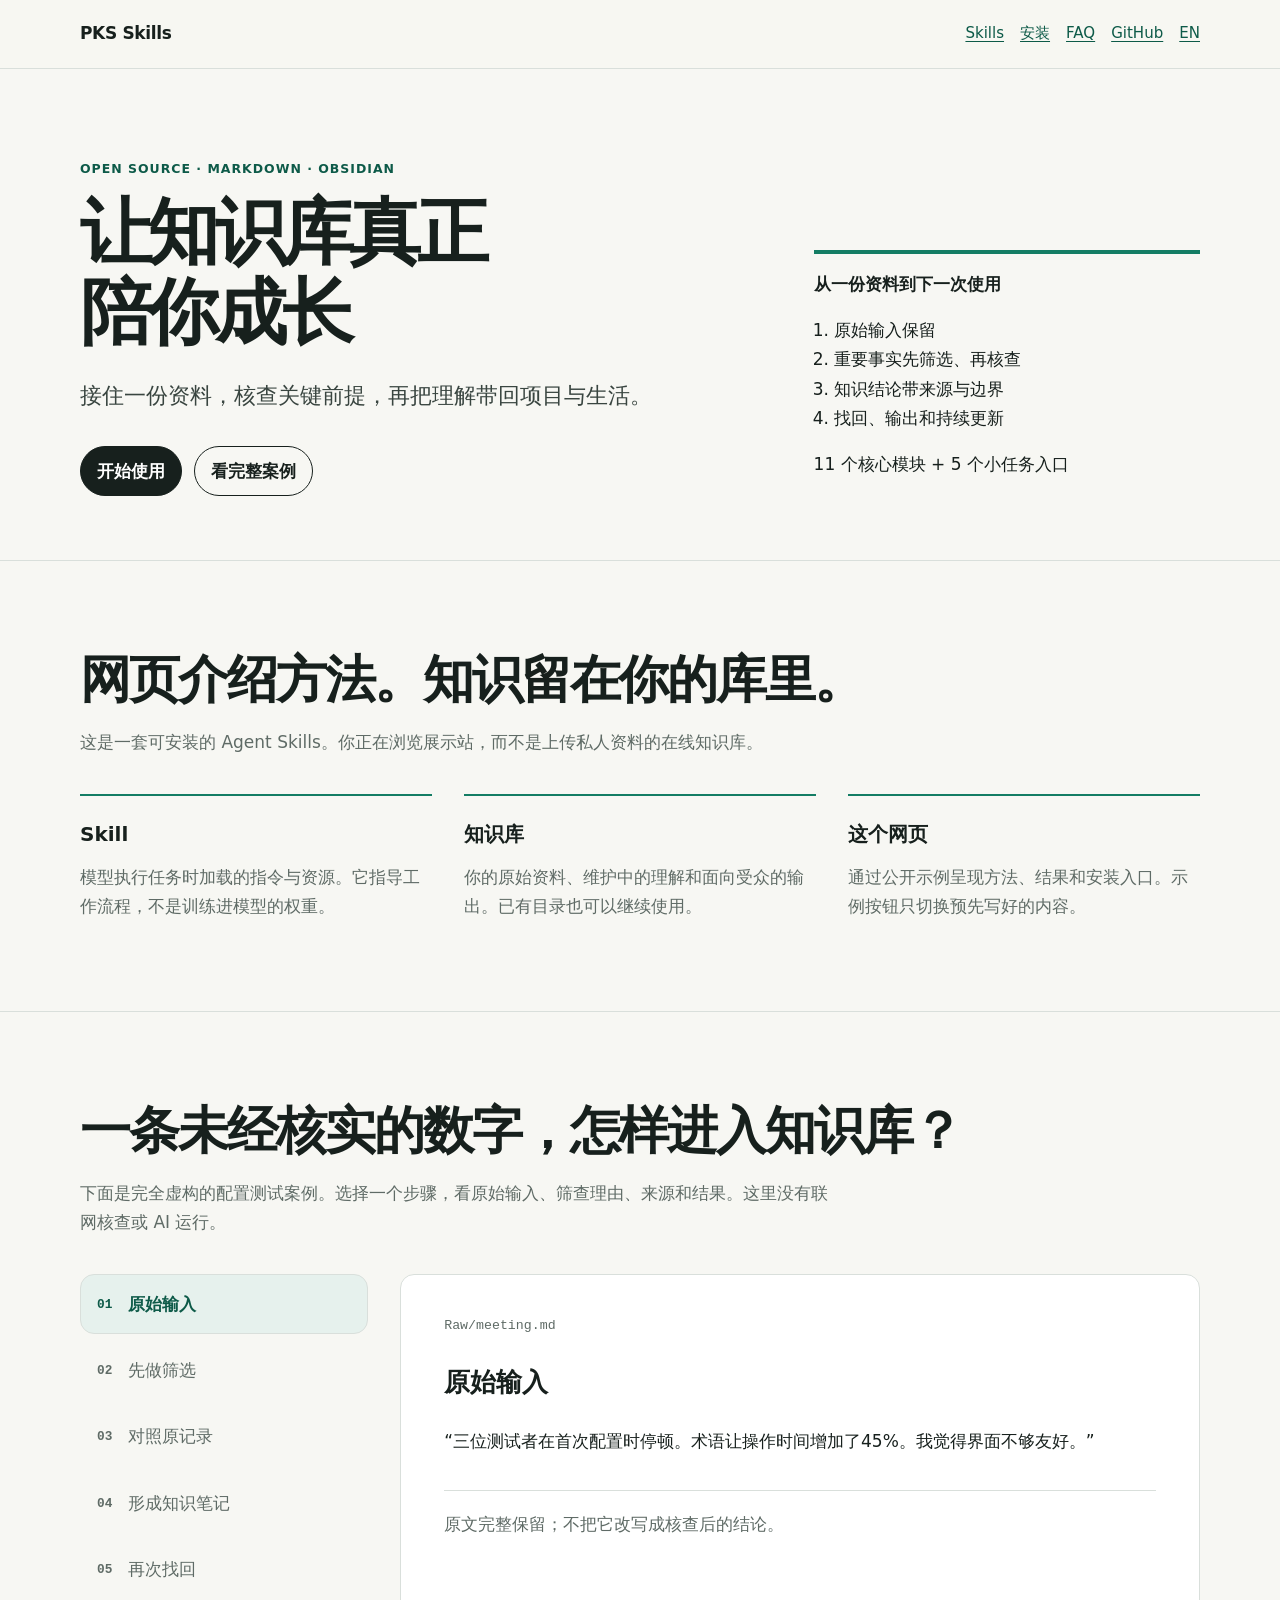
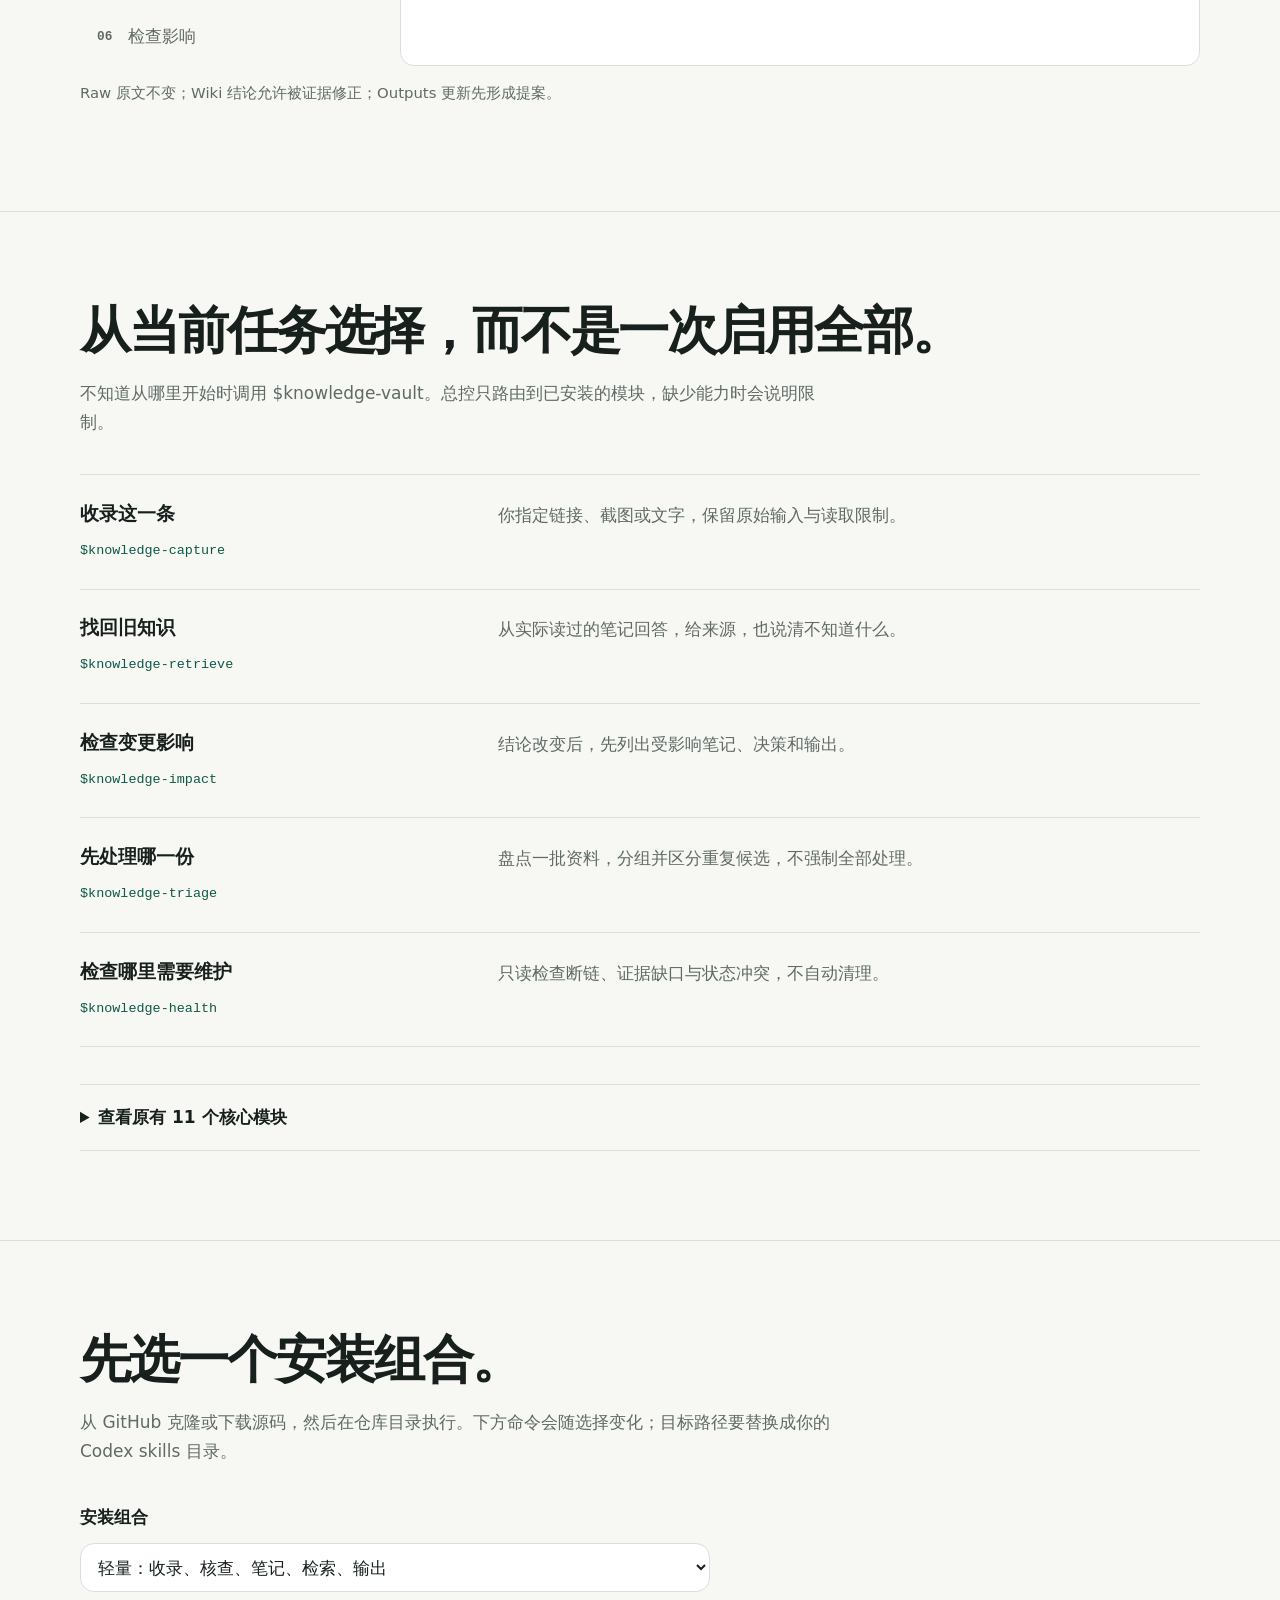
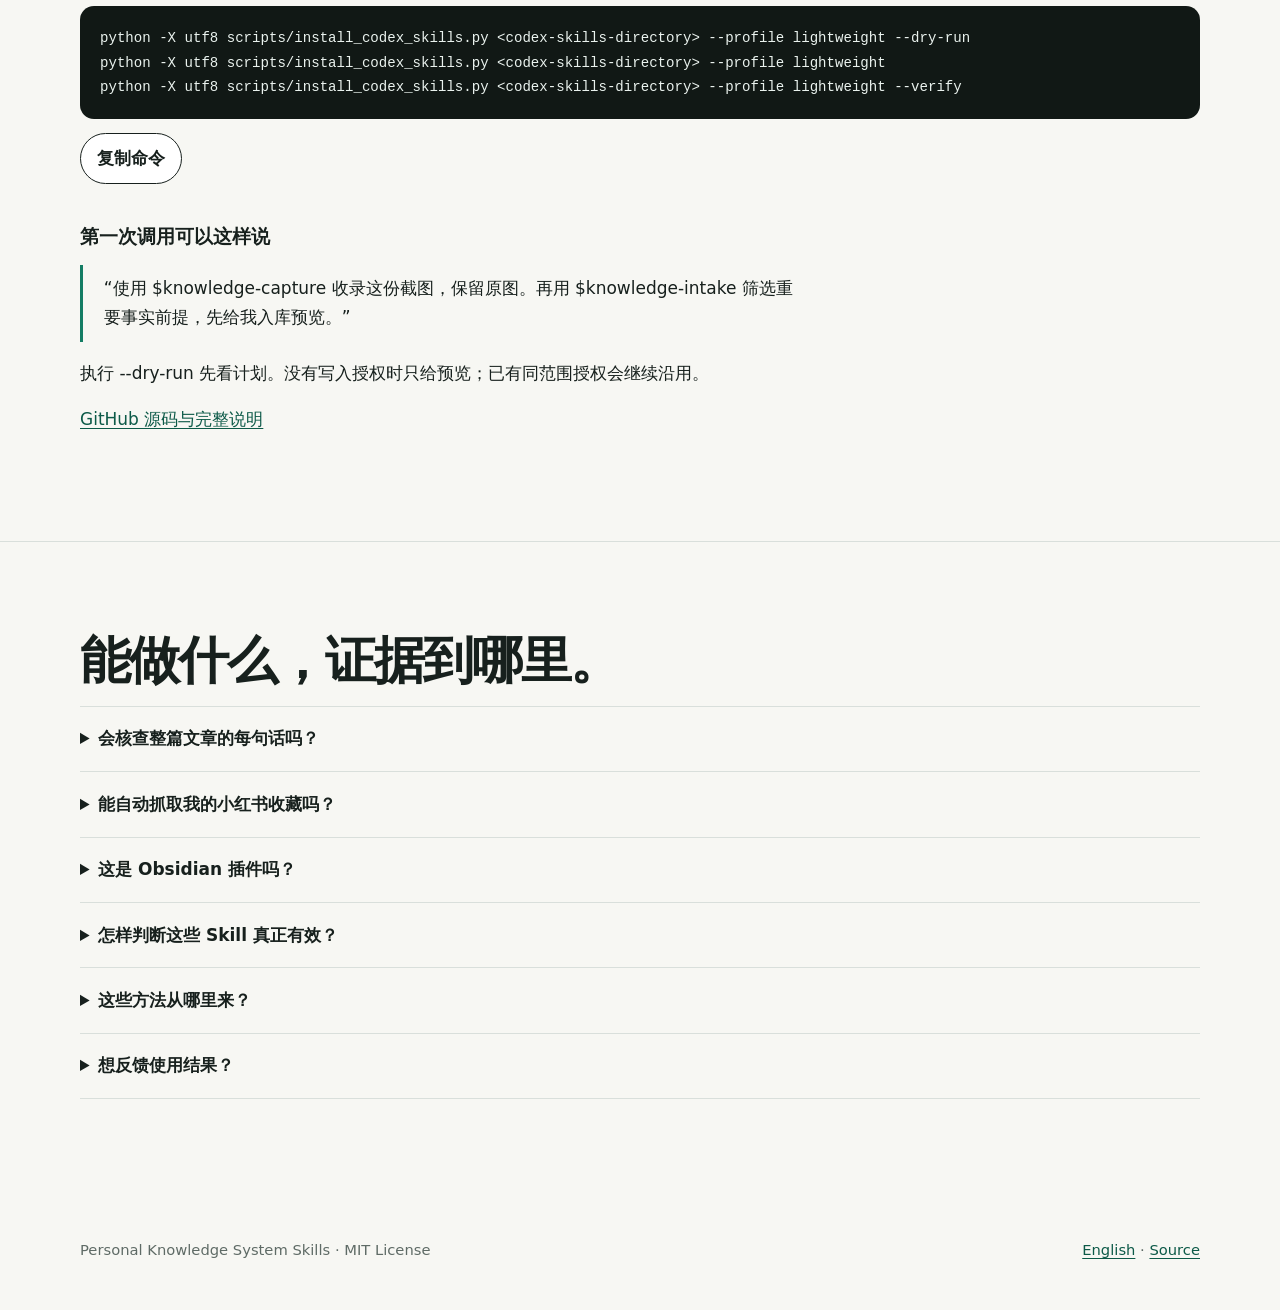
==== commit c8efdb77: "Improve evidence verification and add modular knowledge tasks" ====
--- a/site/index.html
+++ b/site/index.html
@@ -4,7 +4,7 @@
   <meta charset="utf-8">
   <meta name="viewport" content="width=device-width, initial-scale=1">
   <title>Codex 个性化知识库 Skills｜连接笔记、成长、项目与复盘</title>
-  <meta name="description" content="11 个开源 Codex Skills，帮助你用 Markdown 或 Obsidian 建立个性化 AI 知识库：整理原子笔记、记录成长与项目、复盘，并进行有证据的自我观察。">
+  <meta name="description" content="16 个开源 Codex Skills，帮助你用 Markdown 或 Obsidian 建立个性化 AI 知识库：整理原子笔记、记录成长与项目、复盘，并进行有证据的自我观察。">
   <link rel="canonical" href="https://bao-776.github.io/personal-knowledge-system-skills/">
   <link rel="alternate" hreflang="zh-CN" href="https://bao-776.github.io/personal-knowledge-system-skills/">
   <link rel="alternate" hreflang="en" href="https://bao-776.github.io/personal-knowledge-system-skills/en/">
@@ -19,68 +19,34 @@
   <meta property="og:image:width" content="1200"><meta property="og:image:height" content="630">
   <meta name="twitter:card" content="summary_large_image">
   <meta name="twitter:title" content="Personal Knowledge System Skills">
-  <meta name="twitter:description" content="11 个用于个性化知识管理、成长记录、项目复盘和自我观察的开源 Codex Skills。">
+  <meta name="twitter:description" content="16 个用于个性化知识管理、成长记录、项目复盘和自我观察的开源 Codex Skills。">
   <meta name="twitter:image" content="https://bao-776.github.io/personal-knowledge-system-skills/assets/social-preview.png">
   <link rel="stylesheet" href="styles.css">
   <script type="application/ld+json">
-  {"@context":"https://schema.org","@graph":[{"@type":"WebSite","name":"Personal Knowledge System Skills","url":"https://bao-776.github.io/personal-knowledge-system-skills/","inLanguage":["zh-CN","en"]},{"@type":"SoftwareSourceCode","name":"Personal Knowledge System Skills","description":"一套用于构建个性化、证据型个人知识系统的 11 个开源 Codex Skills，兼容 Markdown 与 Obsidian。","codeRepository":"https://github.com/bao-776/personal-knowledge-system-skills","url":"https://bao-776.github.io/personal-knowledge-system-skills/","license":"https://opensource.org/license/mit","programmingLanguage":["Markdown","Python","HTML","CSS"],"runtimePlatform":"Codex","softwareVersion":"0.1.3","dateModified":"2026-09-14","isAccessibleForFree":true,"keywords":["Codex Skills","个人知识库","Obsidian","原子笔记","知识管理","项目复盘"],"author":{"@type":"Person","name":"bao-776","url":"https://github.com/bao-776"}}]}
+  {"@context":"https://schema.org","@graph":[{"@type":"WebSite","name":"Personal Knowledge System Skills","url":"https://bao-776.github.io/personal-knowledge-system-skills/","inLanguage":["zh-CN","en"]},{"@type":"SoftwareSourceCode","name":"Personal Knowledge System Skills","description":"一套用于构建个性化、证据型个人知识系统的 16 个开源 Codex Skills，兼容 Markdown 与 Obsidian。","codeRepository":"https://github.com/bao-776/personal-knowledge-system-skills","url":"https://bao-776.github.io/personal-knowledge-system-skills/","license":"https://opensource.org/license/mit","programmingLanguage":["Markdown","Python","HTML","CSS"],"runtimePlatform":"Codex","dateModified":"2026-10-08","isAccessibleForFree":true,"keywords":["Codex Skills","个人知识库","Obsidian","原子笔记","知识管理","项目复盘"],"author":{"@type":"Person","name":"bao-776","url":"https://github.com/bao-776"}}]}
   </script>
 </head>
 <body>
 <a class="skip" href="#main">跳到主要内容</a>
-<header><nav class="wrap" aria-label="主导航"><a class="brand" href="./">PKS Skills</a><div class="navlinks"><a href="#skills">Skills</a><a href="#start">安装</a><a href="#faq">FAQ</a><a href="https://github.com/bao-776/personal-knowledge-system-skills">GitHub</a><a class="language" lang="en" href="en/">EN</a></div></nav></header>
+<header><nav class="wrap" aria-label="主导航"><a class="brand" href="./">PKS Skills</a><div class="navlinks"><a href="#skills">Skills</a><a href="#start">安装</a><a href="#faq">FAQ</a><a href="https://github.com/bao-776/personal-knowledge-system-skills">GitHub</a><a class="language" href="en/">EN</a></div></nav></header>
 <main id="main">
-  <div class="wrap hero">
-    <div><p class="eyebrow">Open source · Codex · Markdown · Obsidian</p><h1>让知识库真正陪你成长</h1><p class="lead">一套面向学生、研究者和知识工作者的 11 个 Codex Skills。它帮你接住零散信息，把点状知识连成网，也记录项目、成长、复盘和有证据的自我观察。</p><div class="actions"><a class="button primary" href="#start">开始使用</a><a class="button" href="https://github.com/bao-776/personal-knowledge-system-skills">查看 GitHub</a></div></div>
-    <aside class="index-card" aria-label="系统流程"><strong>一条信息会怎样走过系统？</strong><ol><li>保留原始来源</li><li>区分事实与推测</li><li>连接已有知识</li><li>进入实践与验证</li><li>复盘、输出、更新</li></ol></aside>
-  </div>
-
-  <section><div class="wrap"><div class="section-head"><h2>它有什么不同</h2><p>收藏越来越多，不一定会让人更清楚。这套系统关心的是：信息是否变成了你的理解，是否进入过真实行动，又能否在需要时重新找到。</p></div><div class="feature-list">
-    <article class="feature"><span class="number">01</span><h3>足够简单</h3><p>先从 Raw、Wiki、Outputs 三层开始。原始内容被保留，确认后的理解进入知识层，需要交付时才形成输出。</p></article>
-    <article class="feature"><span class="number">02</span><h3>连接得有意义</h3><p>原子笔记只连接来源、主题、依赖和真实应用等强关系，慢慢形成一部属于你的知识词典。</p></article>
-    <article class="feature"><span class="number">03</span><h3>足够个性化</h3><p>先了解目标、习惯、已有文件和隐私边界，再提出最小架构；不要求每个人套用同一套人生分类。</p></article>
-    <article class="feature"><span class="number">04</span><h3>能够记录成长</h3><p>书和课程只是输入。成长还需要解释、练习、反馈、异常处理和迁移证据；没想清楚的兴趣可以先留在候选区。</p></article>
-    <article class="feature"><span class="number">05</span><h3>容得下完整过程</h3><p>一个项目可以从问题、资料和决策，一直记录到执行、验证、复盘、交付和后续更新，中断后也能准确接续。</p></article>
-    <article class="feature"><span class="number">06</span><h3>辅助自我洞察</h3><p>观察具体行为、原话、反例和其他解释，不因为一件事急着定义你是谁，也不进行人格或心理诊断。</p></article>
-  </div></div></section>
-
-  <section><div class="wrap"><div class="section-head"><h2>从记录到更新</h2><p>每一步都有独立职责。你可以只走当前需要的一段，也可以让一次学习或项目完整经过整个循环。</p></div><div class="flow" role="list" aria-label="知识工作流程"><span role="listitem">捕捉</span><span role="listitem">保真</span><span role="listitem">辨析</span><span role="listitem">连接</span><span role="listitem">规划</span><span role="listitem">实践</span><span role="listitem">验证</span><span role="listitem">复盘</span><span role="listitem">沉淀</span><span role="listitem">输出</span><span role="listitem">更新</span></div></div></section>
-
-  <section id="skills"><div class="wrap"><div class="section-head"><h2>11 个可以独立调用的 Skills</h2><p>不知道选哪个时，调用 <code>$knowledge-vault</code>。它会识别你所处的阶段，再找到最短的工作路径。</p></div><div class="skill-list">
-    <article class="skill"><span class="number">00</span><h3>$knowledge-vault</h3><p>总控入口：在建库、输入、整理、成长、项目、输出和复盘之间路由。</p></article>
-    <article class="skill"><span class="number">01</span><h3>$vault-bootstrap</h3><p>先采访目标、习惯与隐私边界，再生成最小知识库。</p></article>
-    <article class="skill"><span class="number">02</span><h3>$knowledge-intake</h3><p>整理文章、对话、会议记录或混合资料，保留来源并区分事实、判断和推测。</p></article>
-    <article class="skill"><span class="number">03</span><h3>$atomic-notes</h3><p>把可复用问题或结论写成原子笔记；新建前先搜索并优先更新。</p></article>
-    <article class="skill"><span class="number">04</span><h3>$obsidian-vault</h3><p>使用 Properties、双链、Backlinks、Bases 和 Dashboard，同时保持 Markdown 可迁移。</p></article>
-    <article class="skill"><span class="number">05</span><h3>$growth-system</h3><p>评估学习候选、投入、实践方式、容量和能力证据。</p></article>
-    <article class="skill"><span class="number">06</span><h3>$inspire-time</h3><p>保存一个可能改变行动的小洞见，并连接到真实场景中的实践。</p></article>
-    <article class="skill"><span class="number">07</span><h3>$project-lifecycle</h3><p>跟踪项目目标、状态、决策、证据、中断恢复和完成条件。</p></article>
-    <article class="skill"><span class="number">08</span><h3>$retrospective</h3><p>根据事件而非模糊回忆完成项目或周期复盘，并提出下一次实验。</p></article>
-    <article class="skill"><span class="number">09</span><h3>$self-observation</h3><p>观察偏好与工作模式，保留置信度、反例、替代解释和修正空间。</p></article>
-    <article class="skill"><span class="number">10</span><h3>$knowledge-output</h3><p>按受众、用途、来源版本和披露范围生成报告、文章或简报。</p></article>
-  </div></div></section>
-
-  <section><div class="wrap"><div class="section-head"><h2>可以用在哪里</h2><p>它既能承载一个长期项目，也能接住一个尚未想清楚的小念头。</p></div><div class="use-grid"><article><h3>工作与项目</h3><p>记录问题、方案、关键决定、执行证据、中断位置、验收和复盘。</p></article><article><h3>科研</h3><p>连接研究问题、资料来源、假设、实验、失败路径和阶段结论。</p></article><article><h3>学习与成长</h3><p>从资源输入走向解释、练习、反馈和跨场景应用。</p></article><article><h3>生活与自我观察</h3><p>保存 Inspire Time、候选想法，以及在证据中逐渐变化的目标和偏好。</p></article></div></div></section>
-
-  <section><div class="wrap"><div class="section-head"><h2>它和普通笔记库有什么区别</h2><p>它不取代你的思考，也不要求你把生活变成表格。它提供的是一组可以选择、检查和修正的工作流程。</p></div><table class="compare"><thead><tr><th>常见情况</th><th>这套 Skill 的处理方式</th></tr></thead><tbody><tr><td>资料存完就结束</td><td>保留来源，并追踪理解、实践、验证和更新</td></tr><tr><td>AI 整理后像事实一样写入</td><td>明确区分原文、用户判断、AI 推测和待确认项</td></tr><tr><td>先建复杂目录</td><td>访谈后只创建当前真正需要的最小结构</td></tr><tr><td>完成一次就算掌握</td><td>用解释、独立应用、异常处理和迁移证据判断能力</td></tr><tr><td>从一次经历定义人格</td><td>保留情境、置信度、其他解释和反例</td></tr></tbody></table></div></section>
-
-  <section id="start"><div class="wrap"><div class="section-head"><h2>从一个真实问题开始</h2><p>安装后打开新的 Codex 任务，调用 <code>$knowledge-vault</code>，说出你此刻最想理清的一件事。</p></div><pre><code>python -X utf8 scripts/install_codex_skills.py &lt;codex-skills-directory&gt; --profile full --dry-run
-python -X utf8 scripts/install_codex_skills.py &lt;codex-skills-directory&gt; --profile full
-  python -X utf8 scripts/install_codex_skills.py &lt;codex-skills-directory&gt; --profile full --verify</code></pre><p>首次建库时，Skill 会先访谈并展示预计创建的目录和文件。获得写入授权后才会创建内容。</p><div class="actions"><a class="button primary" href="https://github.com/bao-776/personal-knowledge-system-skills#-快速开始">阅读完整安装说明</a><a class="button" href="https://github.com/bao-776/personal-knowledge-system-skills/issues">告诉我你的使用感受</a></div></div></section>
-
-  <section><div class="wrap"><div class="section-head"><h2>这些方法从哪里来</h2><p>每个 Skill 都有对应的方法来源和适用边界。它们解释了设计选择，不代表整套系统已经经过整体效果实验。</p></div><div class="use-grid"><article><h3>知识与来源</h3><p><a href="https://www.w3.org/TR/prov-overview/">W3C PROV</a> 支持来源追踪；Sönke Ahrens 的 <a href="https://www.soenkeahrens.de/en/takesmartnotes">How to Take Smart Notes</a> 支持原子笔记与有意义的连接。</p></article><article><h3>个性化与成长</h3><p><a href="https://www.iso.org/standard/77520.html">ISO 9241-210 人本设计</a>强调先理解使用者；刻意练习研究与 <a href="https://www.retrievalpractice.org/make-it-stick">Make It Stick</a> 支持用实践和提取证据观察成长。</p></article><article><h3>经验与复盘</h3><p>David Kolb 的体验式学习循环与 Donald Schön 的 <a href="https://www.hachettebookgroup.com/titles/donald-a-schon/the-reflective-practitioner/9780465068784/">The Reflective Practitioner</a> 支持从行动回到反思，再形成下一次实践。</p></article><article><h3>完整依据与限制</h3><p>11 个 Skill 的逐项来源、转译方式和边界收录在 <a href="https://github.com/bao-776/personal-knowledge-system-skills/blob/main/docs/00-overview/theoretical-foundations.md">理论与方法依据</a>中。</p></article></div></div></section>
-
-  <section><div class="wrap boundary"><h2>清楚比“自动”更重要</h2><ul><li>AI 推测不会直接成为事实</li><li>一次成功不会成为稳定能力</li><li>输出稿不会反向成为事实来源</li><li>候选想法不会自动升级成正式目标</li><li>未授权写入时只提供提案和预览</li><li>不依赖第三方 Obsidian 插件</li><li>不根据一次事件固定定义一个人</li><li>公开示例全部使用虚构材料</li></ul><p>当前版本为 <strong>0.1.3</strong>，采用 MIT License。自动检查覆盖结构、链接、隐私、安装与最小知识库，但不把这些检查描述成完整的真实 Codex 行为评测。</p></div></section>
-
-  <section id="faq"><div class="wrap"><div class="section-head"><h2>常见问题</h2><p>这些回答也说明了项目当前能力的边界。</p></div>
-    <details><summary>这是一个 Obsidian 插件吗？</summary><p>不是。它是一套 Codex Skills，以 Markdown 文件为核心，并提供 Obsidian 的 Properties、Wikilinks、Bases 和 Dashboard 约定。不安装第三方插件也能使用。</p></details>
-    <details><summary>已有知识库还能使用吗？</summary><p>可以。建库 Skill 会先检查已有结构和迁移限制，不会默认要求你改成固定目录。</p></details>
-    <details><summary>它会自动修改我的文件吗？</summary><p>首次建库和重要写入前会展示提案或预览。没有写入授权时，只提供建议和拟议内容。</p></details>
-    <details><summary>原子笔记是不是要把所有内容拆得很碎？</summary><p>不是。只有围绕一个可复用问题或结论、未来值得独立检索的内容才适合成为原子笔记，并且应优先更新已有知识。</p></details>
-    <details><summary>它能分析我的人格吗？</summary><p>它只协助进行证据型自我观察：记录具体行为、你的表达、暂定解释、置信度和反例。它不做临床诊断，也不会从单一事件给人贴标签。</p></details>
-    <details><summary>这套方法经过整体效果实验了吗？</summary><p>没有。各模块参考了人本设计、信息溯源、原子笔记、刻意练习、体验式学习和反思实践等方法，但整套 Skill 的实际效果仍需要更多用户反馈和真实行为评测。</p></details>
-  </div></section>
-</main>
-<footer><div class="wrap footer-row"><span>Personal Knowledge System Skills · MIT License</span><span><a href="en/">English</a> · <a href="https://github.com/bao-776/personal-knowledge-system-skills">Source</a> · <a href="https://github.com/bao-776/personal-knowledge-system-skills/issues">Feedback</a></span></div></footer>
-</body>
-</html>
+<div class="wrap hero"><div><p class="eyebrow">Open source · Markdown · Obsidian</p><h1>让知识库真正<br>陪你成长</h1><p class="lead">接住一份资料，核查关键前提，再把理解带回项目与生活。</p><div class="actions"><a class="button primary" href="#start">开始使用</a><a class="button" href="#example">看完整案例</a></div></div><aside class="index-card"><strong>从一份资料到下一次使用</strong><ol><li>原始输入保留</li><li>重要事实先筛选、再核查</li><li>知识结论带来源与边界</li><li>找回、输出和持续更新</li></ol><p>11 个核心模块 + 5 个小任务入口</p></aside></div>
+<section id="relationship"><div class="wrap"><h2>网页介绍方法。知识留在你的库里。</h2><p class="section-intro">这是一套可安装的 Agent Skills。你正在浏览展示站，而不是上传私人资料的在线知识库。</p><dl class="relationship"><div><dt>Skill</dt><dd>模型执行任务时加载的指令与资源。它指导工作流程，不是训练进模型的权重。</dd></div><div><dt>知识库</dt><dd>你的原始资料、维护中的理解和面向受众的输出。已有目录也可以继续使用。</dd></div><div><dt>这个网页</dt><dd>通过公开示例呈现方法、结果和安装入口。示例按钮只切换预先写好的内容。</dd></div></dl></div></section>
+<section id="example"><div class="wrap"><h2>一条未经核实的数字，怎样进入知识库？</h2><p class="section-intro">下面是完全虚构的配置测试案例。选择一个步骤，看原始输入、筛查理由、来源和结果。这里没有联网核查或 AI 运行。</p><div class="example-layout"><div class="step-list" aria-label="案例步骤"><button type="button" class="step" data-step="0" aria-controls="stage-0" aria-pressed="false"><span>01</span>原始输入</button><button type="button" class="step" data-step="1" aria-controls="stage-1" aria-pressed="false"><span>02</span>先做筛选</button><button type="button" class="step" data-step="2" aria-controls="stage-2" aria-pressed="false"><span>03</span>对照原记录</button><button type="button" class="step" data-step="3" aria-controls="stage-3" aria-pressed="false"><span>04</span>形成知识笔记</button><button type="button" class="step" data-step="4" aria-controls="stage-4" aria-pressed="false"><span>05</span>再次找回</button><button type="button" class="step" data-step="5" aria-controls="stage-5" aria-pressed="false"><span>06</span>检查影响</button></div><div class="demo-document"><article class="demo-stage" id="stage-0"><p class="document-path">Raw/meeting.md</p><h3>原始输入</h3><div class="demo-content">“三位测试者在首次配置时停顿。术语让操作时间增加了45%。我觉得界面不够友好。”</div><p class="stage-note">原文完整保留；不把它改写成核查后的结论。</p></article><article class="demo-stage" id="stage-1"><p class="document-path">Intake preview</p><h3>先做筛选</h3><div class="demo-content">优先核查：45%的出处，以及“术语导致延迟”的因果前提。
+记录但不判真伪：作者对界面的主观感受。
+不逐句检查：与当前问题无关的背景。</div><p class="stage-note">筛选依据是当前问题与结论的重要前提。</p></article><article class="demo-stage" id="stage-2"><p class="document-path">Raw/test-log.md</p><h3>对照原记录</h3><div class="demo-content">虚构原始记录：五次测试中三位出现停顿。未记录术语对照组，也未记录支持45%的计时结果。
+核实状态：观察有支持；因果与百分比未解决。</div><p class="stage-note">找不到依据不等于证伪；不靠重复转载验证。</p></article><article class="demo-stage" id="stage-3"><p class="document-path">Wiki/setup-pauses.md</p><h3>形成知识笔记</h3><div class="demo-content">五次虚构测试中三位在首次配置时停顿。术语可能是解释之一，但目前无法确定原因或量化其影响。
+来源：会议原文 + 测试记录。
+原作者45%的说法保留为待核实主张。</div><p class="stage-note">进入知识层的是有边界的理解，并能回到来源。</p></article><article class="demo-stage" id="stage-4"><p class="document-path">knowledge-retrieve</p><h3>再次找回</h3><div class="demo-content">问：现在能确认术语让操作时间增加45%吗？
+答：不能。已读记录支持停顿现象，但没有支持45%的计时或对照证据。
+来源：Wiki/setup-pauses.md → Raw/test-log.md。</div><p class="stage-note">已有来源和未解决项一起返回，不默认补造答案。</p></article><article class="demo-stage" id="stage-5"><p class="document-path">knowledge-impact</p><h3>检查影响</h3><div class="demo-content">待审阅：Outputs/team-brief.md 中的“术语导致45%延迟”应改成有限观察。
+保持原样：Raw/meeting.md 的原话和已有历史快照。
+执行状态：只是提案，未修改文件。</div><p class="stage-note">更新知识结论与修改所有文件是两种不同授权。</p></article></div></div><noscript><p>JavaScript 未启用，所有案例步骤均已展开。</p></noscript><p class="example-caption">Raw 原文不变；Wiki 结论允许被证据修正；Outputs 更新先形成提案。</p></div></section>
+<section id="skills"><div class="wrap"><h2>从当前任务选择，而不是一次启用全部。</h2><p class="section-intro">不知道从哪里开始时调用 $knowledge-vault。总控只路由到已安装的模块，缺少能力时会说明限制。</p><div class="small-skills"><article class="small-skill"><div><h3>收录这一条</h3><code>$knowledge-capture</code></div><p>你指定链接、截图或文字，保留原始输入与读取限制。</p></article><article class="small-skill"><div><h3>找回旧知识</h3><code>$knowledge-retrieve</code></div><p>从实际读过的笔记回答，给来源，也说清不知道什么。</p></article><article class="small-skill"><div><h3>检查变更影响</h3><code>$knowledge-impact</code></div><p>结论改变后，先列出受影响笔记、决策和输出。</p></article><article class="small-skill"><div><h3>先处理哪一份</h3><code>$knowledge-triage</code></div><p>盘点一批资料，分组并区分重复候选，不强制全部处理。</p></article><article class="small-skill"><div><h3>检查哪里需要维护</h3><code>$knowledge-health</code></div><p>只读检查断链、证据缺口与状态冲突，不自动清理。</p></article></div><details class="core-details"><summary>查看原有 11 个核心模块</summary><div class="skill-list"><article class="skill"><span class="number">01</span><h3><a href="https://github.com/bao-776/personal-knowledge-system-skills/tree/main/skills/knowledge-vault">$knowledge-vault</a></h3><p>不知道从哪里开始</p></article><article class="skill"><span class="number">02</span><h3><a href="https://github.com/bao-776/personal-knowledge-system-skills/tree/main/skills/vault-bootstrap">$vault-bootstrap</a></h3><p>从当前需要建立最小知识库</p></article><article class="skill"><span class="number">03</span><h3><a href="https://github.com/bao-776/personal-knowledge-system-skills/tree/main/skills/knowledge-intake">$knowledge-intake</a></h3><p>筛选重要事实，再核查来源</p></article><article class="skill"><span class="number">04</span><h3><a href="https://github.com/bao-776/personal-knowledge-system-skills/tree/main/skills/atomic-notes">$atomic-notes</a></h3><p>先找已有笔记，再更新理解</p></article><article class="skill"><span class="number">05</span><h3><a href="https://github.com/bao-776/personal-knowledge-system-skills/tree/main/skills/obsidian-vault">$obsidian-vault</a></h3><p>维护属性、双链与可选视图</p></article><article class="skill"><span class="number">06</span><h3><a href="https://github.com/bao-776/personal-knowledge-system-skills/tree/main/skills/growth-system">$growth-system</a></h3><p>区分兴趣、实践与掌握证据</p></article><article class="skill"><span class="number">07</span><h3><a href="https://github.com/bao-776/personal-knowledge-system-skills/tree/main/skills/inspire-time">$inspire-time</a></h3><p>记录可能改变行动的启发</p></article><article class="skill"><span class="number">08</span><h3><a href="https://github.com/bao-776/personal-knowledge-system-skills/tree/main/skills/project-lifecycle">$project-lifecycle</a></h3><p>记录目标、决策与恢复位置</p></article><article class="skill"><span class="number">09</span><h3><a href="https://github.com/bao-776/personal-knowledge-system-skills/tree/main/skills/retrospective">$retrospective</a></h3><p>从事件证据回顾一段经历</p></article><article class="skill"><span class="number">10</span><h3><a href="https://github.com/bao-776/personal-knowledge-system-skills/tree/main/skills/self-observation">$self-observation</a></h3><p>保留可修正的观察与反例</p></article><article class="skill"><span class="number">11</span><h3><a href="https://github.com/bao-776/personal-knowledge-system-skills/tree/main/skills/knowledge-output">$knowledge-output</a></h3><p>按受众、来源与披露范围输出</p></article></div></details></div></section>
+<section id="start"><div class="wrap"><h2>先选一个安装组合。</h2><p class="section-intro">从 GitHub 克隆或下载源码，然后在仓库目录执行。下方命令会随选择变化；目标路径要替换成你的 Codex skills 目录。</p><div class="install-control"><label for="profile">安装组合</label><select id="profile"><option value="lightweight">轻量：收录、核查、笔记、检索、输出</option><option value="growth">成长：加学习、项目、复盘和变更影响</option><option value="full">完整：全部 16 个 Skill</option></select></div><pre><code id="install-command">python -X utf8 scripts/install_codex_skills.py &lt;codex-skills-directory&gt; --profile lightweight --dry-run
+python -X utf8 scripts/install_codex_skills.py &lt;codex-skills-directory&gt; --profile lightweight
+python -X utf8 scripts/install_codex_skills.py &lt;codex-skills-directory&gt; --profile lightweight --verify</code></pre><button type="button" class="button copy-command" id="copy-command">复制命令</button><span id="copy-status" role="status"></span><div class="first-task"><h3>第一次调用可以这样说</h3><blockquote>“使用 $knowledge-capture 收录这份截图，保留原图。再用 $knowledge-intake 筛选重要事实前提，先给我入库预览。”</blockquote></div><p>执行 --dry-run 先看计划。没有写入授权时只给预览；已有同范围授权会继续沿用。</p><p><a href="https://github.com/bao-776/personal-knowledge-system-skills">GitHub 源码与完整说明</a></p></div></section>
+<section id="faq"><div class="wrap"><h2>能做什么，证据到哪里。</h2><details><summary>会核查整篇文章的每句话吗？</summary><p>不会。先筛选支撑当前结论的重要事实。默认最多三个主张组、每组两轮搜索；未解决的关键前提保持待核实。原文不会因为核查而被覆盖。</p></details><details><summary>能自动抓取我的小红书收藏吗？</summary><p>不做后台账号扫描。单条收录由你指定链接、截图或文字；如果访问受限，提供你已拥有的截图或文本即可。Computer use 不保证避免平台识别。</p></details><details><summary>这是 Obsidian 插件吗？</summary><p>不是。它是一套以 Markdown 为核心的 Codex Skills。Obsidian 属性、双链和 Bases 是可选增强。</p></details><details><summary>怎样判断这些 Skill 真正有效？</summary><p>结构、链接、安装一致性、失败恢复和评测清单有自动检查。真实模型的触发与任务行为仍需在新任务中评测；虚构网页案例不代表实际运行结果。</p><p><a href="https://github.com/bao-776/personal-knowledge-system-skills/blob/main/tests/evals/README.md">查看行为评测方法</a></p></details><details><summary>这些方法从哪里来？</summary><p>核心模块参考信息溯源、原子笔记、人本设计与反思实践。理论解释设计选择，不证明整套系统的效果；新小任务延用这些边界。</p><p><a href="https://github.com/bao-776/personal-knowledge-system-skills/blob/main/docs/00-overview/theoretical-foundations.md">方法依据与适用边界</a></p></details><details><summary>想反馈使用结果？</summary><p><a href="https://github.com/bao-776/personal-knowledge-system-skills/issues">提交反馈</a>，说明输入、任务、实际结果和哪里需要你修正；不要提交私人原始材料。</p></details></div></section>
+</main><footer><div class="wrap footer-row"><span>Personal Knowledge System Skills · MIT License</span><span><a href="en/">English</a> · <a href="https://github.com/bao-776/personal-knowledge-system-skills">Source</a></span></div></footer>
+<script src="showcase.js" defer></script>
+</body></html>
--- a/site/styles.css
+++ b/site/styles.css
@@ -88,3 +88,49 @@
   .lead { color: #c5d0ca; }
   .button.primary { background: var(--ink); color: #101512; }
 }
+
+/* Evidence walkthrough uses real interactive documents, not a simulated app screenshot. */
+.hero { padding-top: clamp(2.5rem, 6vw, 5.5rem); padding-bottom: 4rem; }
+h1 { max-width: 16ch; font-size: clamp(2.6rem, 5.6vw, 4.7rem); line-height: 1.12; }
+.button { cursor: pointer; font: inherit; font-weight: 700; white-space: nowrap; }
+.section-intro { color: var(--muted); max-width: 70ch; margin: 1.2rem 0 2.3rem; }
+.relationship { display: grid; grid-template-columns: repeat(3,minmax(0,1fr)); gap: 2rem; margin: 2rem 0 0; }
+.relationship > div { border-top: 2px solid var(--accent); padding-top: 1.3rem; }
+.relationship dt { font-size: 1.25rem; font-weight: 700; }
+.relationship dd { margin: .75rem 0 0; color: var(--muted); }
+.example-layout { display: grid; grid-template-columns: minmax(220px,.36fr) minmax(0,1fr); gap: 2rem; }
+.step-list { display: grid; gap: .4rem; align-content: start; }
+.step { display: flex; gap: 1rem; align-items: center; text-align: left; padding: .9rem 1rem; border: 1px solid transparent; border-radius: var(--radius); color: var(--muted); background: transparent; cursor: pointer; font: inherit; }
+.step span { font: 700 .8rem ui-monospace,monospace; }
+.step[aria-pressed="true"] { color: var(--accent-dark); background: var(--soft); border-color: var(--line); font-weight: 700; }
+.step:hover { border-color: var(--accent); }
+.demo-document { padding: clamp(1.3rem, 4vw, 2.7rem); background: var(--surface); border: 1px solid var(--line); border-radius: var(--radius); min-height: 390px; }
+.demo-stage[hidden] { display: none; }
+.document-path { font: .83rem ui-monospace,monospace; color: var(--muted); overflow-wrap: anywhere; margin: 0 0 2rem; }
+.demo-stage h3 { font-size: 1.6rem; }
+.demo-content { white-space: pre-line; line-height: 1.9; margin-top: 1.6rem; overflow-wrap: anywhere; }
+.stage-note { border-top: 1px solid var(--line); padding-top: 1.2rem; color: var(--muted); margin-top: 2rem; }
+.example-caption { color: var(--muted); font-size: .93rem; }
+.small-skills { border-top: 1px solid var(--line); }
+.small-skill { display: grid; grid-template-columns: minmax(220px,.55fr) 1fr; padding: 1.6rem 0; gap: 2rem; border-bottom: 1px solid var(--line); }
+.small-skill code { color: var(--accent-dark); font-size: .84rem; overflow-wrap: anywhere; }
+.small-skill p { color: var(--muted); margin: 0; }
+.core-details { margin-top: 2.3rem; }
+.install-control { display: grid; gap: .65rem; max-width: 630px; }
+.install-control label { font-weight: 700; }
+select { padding: .8rem; font: inherit; color: var(--ink); background: var(--surface); border: 1px solid var(--line); border-radius: var(--radius); width: 100%; }
+.copy-command { background: var(--surface); }
+#copy-status { display: inline-block; margin: .7rem 1rem; color: var(--muted); font-size: .9rem; }
+.first-task { margin-top: 2.5rem; }
+blockquote { margin: 1rem 0; padding: .6rem 1.3rem; border-left: 3px solid var(--accent); color: var(--ink); max-width: 68ch; }
+@media (max-width: 760px) {
+ .relationship,.example-layout,.small-skill { grid-template-columns: 1fr; }
+ .relationship { gap: 1.4rem; }
+ .step-list { grid-template-columns: repeat(2,minmax(0,1fr)); gap: .35rem; }
+ .step { font-size: .88rem; padding: .7rem; gap: .5rem; }
+ .small-skill { gap: .7rem; }
+ .demo-document { min-height: 330px; }
+ .index-card { margin-top: 1rem; }
+ .hero { gap: 1.6rem; }
+ .brand { font-size: .94rem; }
+}
